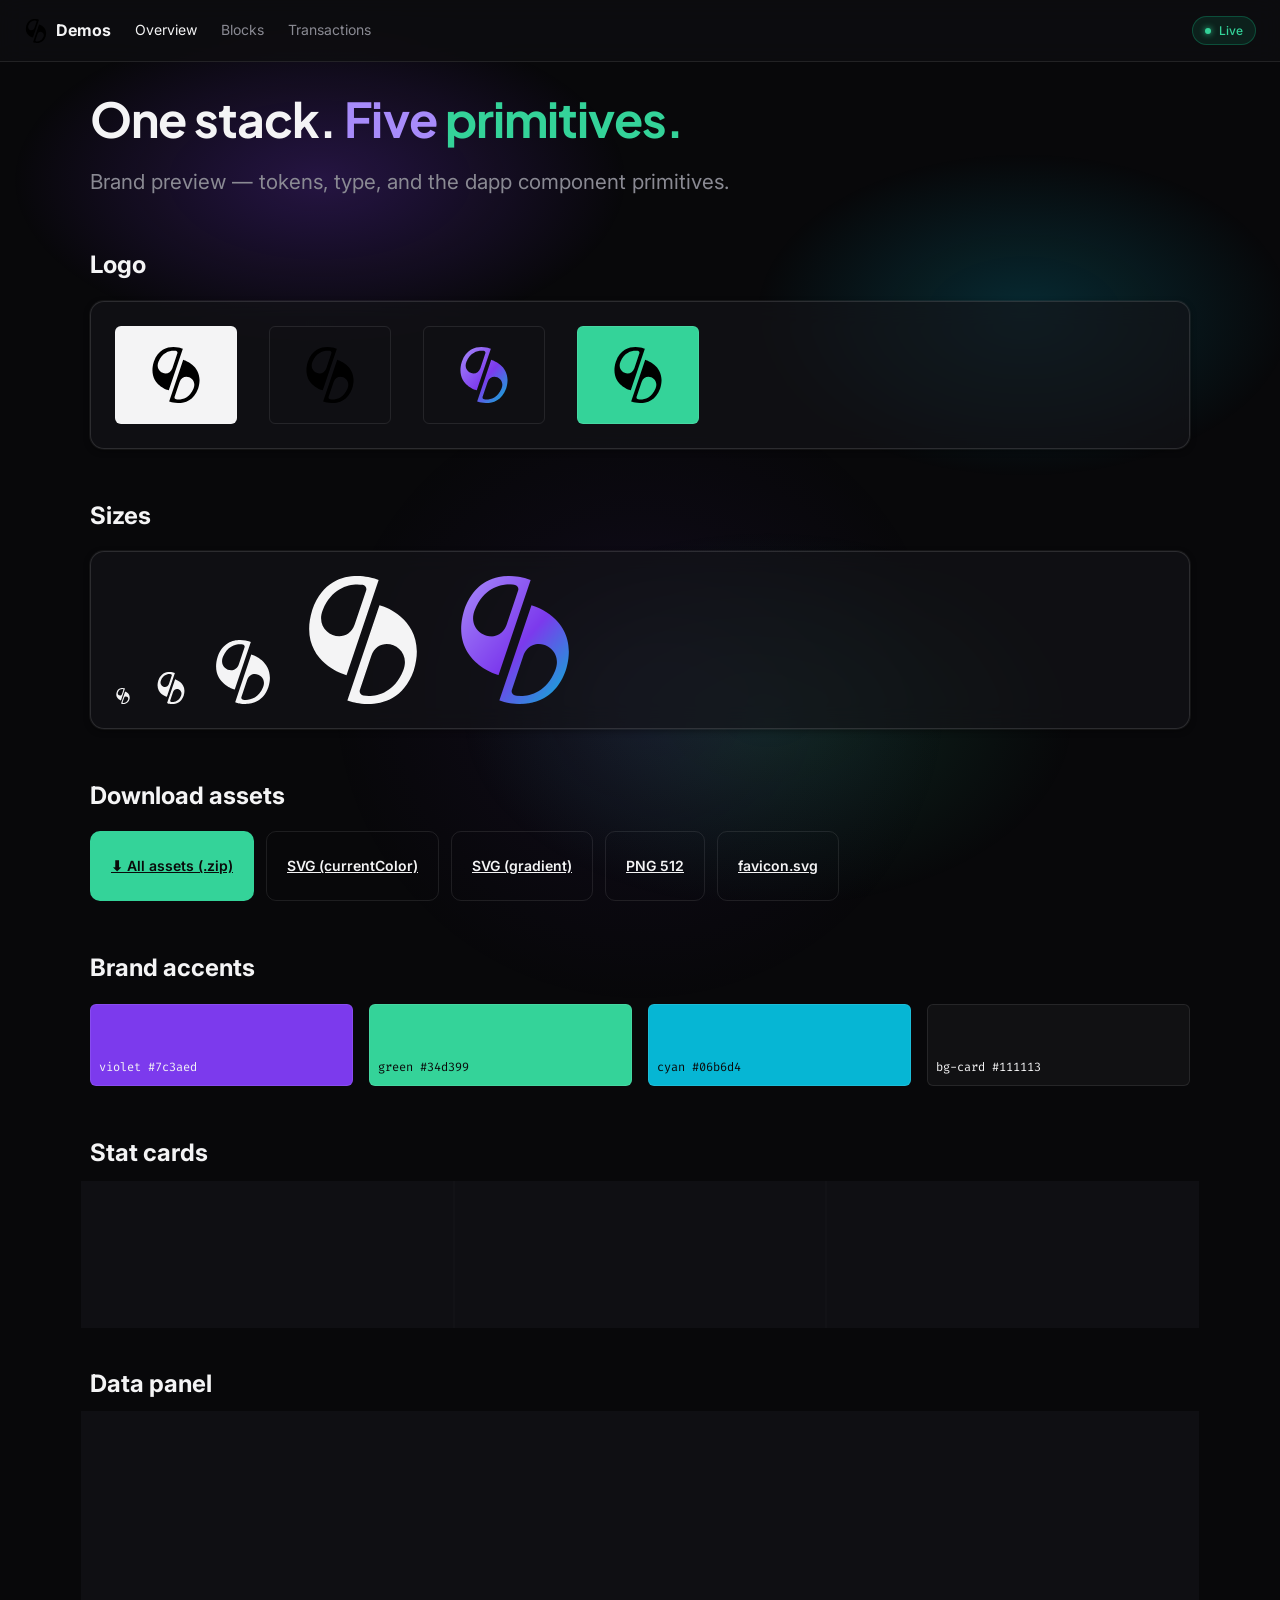
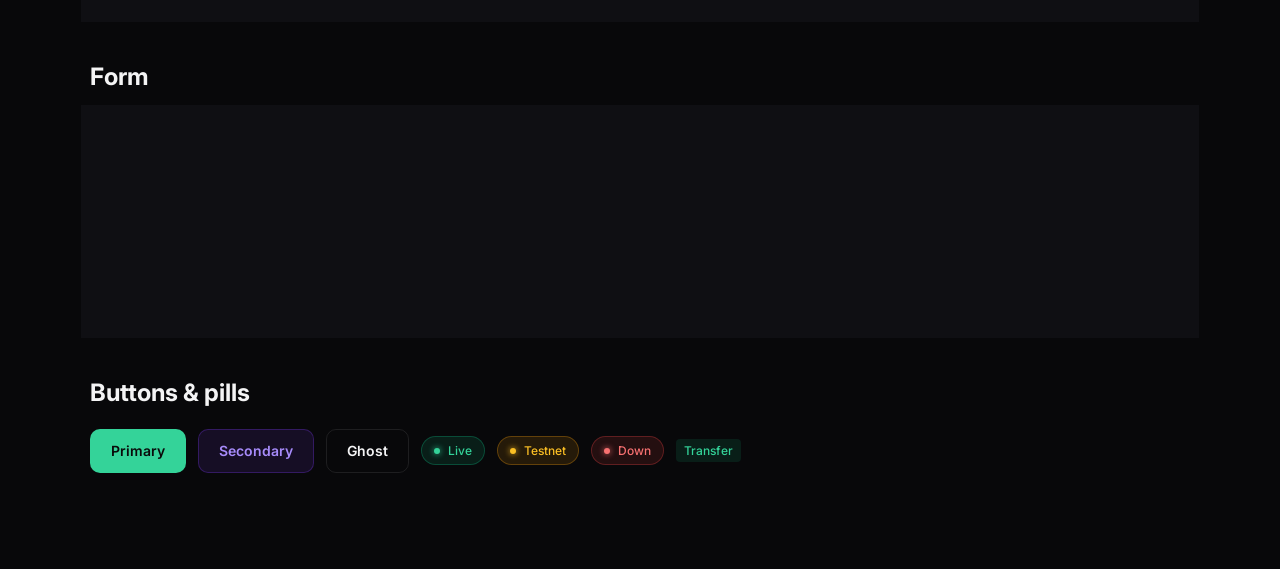
==== brand/preview.html @ 6163731b "Demos branding guide: tokens, components, logo, design system page" ====
<!doctype html>
<html lang="en">
<head>
<meta charset="utf-8">
<meta name="viewport" content="width=device-width, initial-scale=1">
<title>Demos Brand — Preview</title>
<link rel="stylesheet" href="./tokens.css">
<link rel="stylesheet" href="./fonts.css">
<link rel="stylesheet" href="./components.css">
<style>
  body { margin: 0; }
  /* fixed glow + blobs so frosted cards have something to refract */
  body::before {
    content:""; position: fixed; inset: 0; z-index: 0; pointer-events: none;
    background:
      radial-gradient(40% 30% at 25% 20%, #7c3aed40 0%, #7c3aed00 60%),
      radial-gradient(35% 30% at 80% 35%, #06b6d433 0%, #06b6d400 60%),
      radial-gradient(40% 35% at 60% 80%, #34d39926 0%, #34d39900 60%);
  }
  .wrap { max-width: 1100px; margin: 0 auto; padding: var(--space-8) var(--space-6) var(--space-24); position: relative; z-index: 1; }
  .logo-cell { display:flex; align-items:center; justify-content:center;
    width:120px; height:96px; border-radius:var(--radius-md); border:1px solid var(--color-border); }
  .logo-cell--light { background:#f4f4f5; }
  .logo-cell--green { background:var(--brand-green); }
  h1 { font-family: var(--font-display); color: var(--color-text-primary);
       font-size: var(--text-hero); letter-spacing: var(--tracking-tight); line-height: 1.05; margin: 0 0 var(--space-2); }
  h1 .v { color: var(--brand-violet-strong); } h1 .g { color: var(--brand-green); } h1 .c { color: var(--brand-cyan-strong); }
  h2 { color: var(--color-text-primary); font-size: var(--text-2xl); margin: var(--space-12) 0 var(--space-4); }
  .grid { display: grid; grid-template-columns: repeat(auto-fit, minmax(200px,1fr)); gap: var(--space-4); }
  .swatch { height: 64px; border-radius: var(--radius-md); border: 1px solid var(--color-border); display:flex; align-items:flex-end; padding: var(--space-2); font-size: var(--text-caption); font-family: var(--font-mono); color: var(--color-text-primary); }
  .lead { color: var(--color-text-muted); font-size: var(--text-fluid-body); }
</style>
</head>
<body class="dx-app">
<nav class="dx-nav">
  <span class="dx-nav__brand"><img class="dx-logo" src="./assets/demos-logo.svg" alt=""> Demos</span>
  <a class="dx-nav__link" href="#" aria-current="page">Overview</a>
  <a class="dx-nav__link" href="#">Blocks</a>
  <a class="dx-nav__link" href="#">Transactions</a>
  <span style="margin-left:auto"></span>
  <span class="dx-pill">Live</span>
</nav>

<div class="wrap dx-glow">
  <h1>One stack. <span class="v">Five</span> <span class="g">primitives.</span></h1>
  <p class="lead">Brand preview — tokens, type, and the dapp component primitives.</p>

  <h2>Logo</h2>
  <div class="dx-card" style="display:flex;gap:var(--space-8);align-items:center;flex-wrap:wrap">
    <!-- light surface so the currentColor / white mark is clearly visible -->
    <div class="logo-cell logo-cell--light" title="on light surface">
      <img src="./assets/demos-logo.svg" alt="Demos logo" style="color:#111113;height:56px">
    </div>
    <div class="logo-cell" title="currentColor on card">
      <img src="./assets/demos-logo.svg" alt="" style="color:var(--color-text-primary);height:56px">
    </div>
    <div class="logo-cell" title="gradient">
      <img src="./assets/demos-logo-gradient.svg" alt="" style="height:56px">
    </div>
    <div class="logo-cell logo-cell--green" title="on green">
      <img src="./assets/demos-logo.svg" alt="" style="color:var(--color-text-inverse);height:56px">
    </div>
  </div>

  <h2>Sizes</h2>
  <div class="dx-card" style="display:flex;gap:var(--space-6);align-items:flex-end;flex-wrap:wrap">
    <img src="./assets/png/demos-logo-white-16.png" alt="16" title="16">
    <img src="./assets/png/demos-logo-white-32.png" alt="32" title="32">
    <img src="./assets/png/demos-logo-white-64.png" alt="64" title="64">
    <img src="./assets/png/demos-logo-white-128.png" alt="128" title="128">
    <img src="./assets/png/demos-logo-gradient-256.png" alt="256" title="256" style="max-height:128px;width:auto">
  </div>

  <h2>Download assets</h2>
  <div style="display:flex;gap:var(--space-3);flex-wrap:wrap">
    <a class="dx-btn dx-btn--primary" href="./assets/demos-brand-assets.zip" download>⬇ All assets (.zip)</a>
    <a class="dx-btn dx-btn--ghost" href="./assets/demos-logo.svg" download>SVG (currentColor)</a>
    <a class="dx-btn dx-btn--ghost" href="./assets/demos-logo-gradient.svg" download>SVG (gradient)</a>
    <a class="dx-btn dx-btn--ghost" href="./assets/png/demos-logo-white-512.png" download>PNG 512</a>
    <a class="dx-btn dx-btn--ghost" href="./assets/favicon.svg" download>favicon.svg</a>
  </div>

  <h2>Brand accents</h2>
  <div class="grid">
    <div class="swatch" style="background:var(--brand-violet)">violet #7c3aed</div>
    <div class="swatch" style="background:var(--brand-green);color:var(--color-text-inverse)">green #34d399</div>
    <div class="swatch" style="background:var(--brand-cyan);color:var(--color-text-inverse)">cyan #06b6d4</div>
    <div class="swatch" style="background:var(--color-bg-card)">bg-card #111113</div>
  </div>

  <h2>Stat cards</h2>
  <div class="grid">
    <div class="dx-card dx-stat"><span class="dx-stat__label">Total Blocks</span><span class="dx-stat__value">6,813</span></div>
    <div class="dx-card dx-stat"><span class="dx-stat__label">Transactions</span><span class="dx-stat__value">1,042,156</span></div>
    <div class="dx-card dx-stat"><span class="dx-stat__label">Addresses</span><span class="dx-stat__value">6</span></div>
  </div>

  <h2>Data panel</h2>
  <div class="dx-card">
    <div class="dx-row"><span class="dx-row__label">Faucet Address</span><span class="dx-mono dx-mono--cyan">0xdef…8fc2d</span></div>
    <div class="dx-row"><span class="dx-row__label">Available Balance</span><span class="dx-mono">999,999,995,982,000 DEMOS</span></div>
    <div class="dx-row" style="border-bottom:none"><span class="dx-row__label">Status</span><span class="dx-mono dx-mono--accent">Connected</span></div>
  </div>

  <h2>Form</h2>
  <div class="dx-card">
    <label class="dx-row__label" for="addr">Wallet Address</label>
    <input id="addr" class="dx-input" placeholder="Enter your wallet address (0x…)" style="margin:var(--space-2) 0 var(--space-4)">
    <button class="dx-btn dx-btn--primary" style="width:100%">Request Tokens</button>
  </div>

  <h2>Buttons & pills</h2>
  <div style="display:flex;gap:var(--space-3);flex-wrap:wrap;align-items:center">
    <button class="dx-btn dx-btn--primary">Primary</button>
    <button class="dx-btn dx-btn--secondary">Secondary</button>
    <button class="dx-btn dx-btn--ghost">Ghost</button>
    <span class="dx-pill">Live</span>
    <span class="dx-pill dx-pill--warning">Testnet</span>
    <span class="dx-pill dx-pill--error">Down</span>
    <span class="dx-badge">Transfer</span>
  </div>
</div>
</body>
</html>
---- brand/tokens.css ----
/*
 * Demos Network — Brand Design Tokens
 * Extracted from demos.network, scan.demos.network, faucet.demos.sh, kynesys.xyz
 * Dark-first. These :root variables are the canonical source of truth.
 *
 * Usage: import this file once at app root, then reference var(--color-*) everywhere.
 * Tailwind users: see tailwind.preset.js (maps these to theme()).
 */

:root {
  color-scheme: dark;

  /* ── Brand palette ─────────────────────────────────────────────── */
  /* Primary accent: violet (brand identity, glows, focus, links)      */
  --brand-violet:          #7c3aed;
  --brand-violet-strong:   #a78bfa; /* lighter, for text-on-dark        */
  --brand-violet-soft:     #7c3aed1f; /* 12% — subtle fills             */
  --brand-violet-border:   #7c3aed4d; /* 30% — borders                  */
  /* Note: focus rings use --color-focus-ring (#a78bfacc), not raw violet —
     a 32%-alpha violet on near-black gives ~1.3:1 and fails WCAG SC 1.4.11. */

  /* Action accent: emerald (primary CTAs, success, "live")            */
  --brand-green:           #34d399;
  --brand-green-strong:    #10b981;
  --brand-green-soft:      #10b9811f;
  --brand-green-border:    #10b9814d;

  /* Secondary accent: cyan (data highlights, secondary emphasis)      */
  --brand-cyan:            #06b6d4;
  --brand-cyan-strong:     #22d3ee;
  --brand-cyan-soft:       #06b6d41f;
  --brand-cyan-border:     #06b6d44d;

  /* ── Backgrounds (near-black, layered) ─────────────────────────── */
  --color-bg-letterbox:    #06060a; /* deepest, page chrome / letterbox */
  --color-bg-primary:      #08080a; /* app background                   */
  --color-bg-base:         #0a0a0a; /* alt base                         */
  --color-bg-secondary:    #0e0e11; /* raised surface / glass           */
  --color-bg-card:         #111113; /* cards, panels                    */
  --color-bg-card-hover:   #16161a; /* card hover                       */
  --color-bg-hover:        #1d1d22; /* interactive hover                */
  --color-bg-tinted:       #13121f; /* violet-tinted surface            */

  /* Frosted-glass surfaces (translucent + backdrop-blur). Sit these over
     the violet glow / textured bg so the blur has something to refract. */
  --glass-card:            #14141aa6; /* ~65% — cards                     */
  --glass-card-hover:      #1a1a22bf; /* ~75%                             */
  --glass-panel:           #0e0e11cc; /* ~80% — nav / sticky panels       */
  --glass-border:          #ffffff1f; /* slightly brighter edge for glass */

  /* ── Text ──────────────────────────────────────────────────────── */
  --color-text-primary:    #f4f4f5; /* headings, key text               */
  --color-text-secondary:  #b4b4bb; /* body                             */
  --color-text-muted:      #8a8a93; /* labels, captions                 */
  --color-text-faint:      #7c7c87; /* placeholders, disabled — AA 4.5:1 on bg-secondary/card/primary */
  --color-text-inverse:    #0a0a0a; /* text on green/light buttons      */

  /* ── Borders (white at low alpha — the dark-UI hairline) ────────── */
  --color-border-subtle:   #ffffff0e; /* 5%                             */
  --color-border:          #ffffff17; /* 9% — default                   */
  --color-border-strong:   #ffffff26; /* 15%                            */
  --color-border-hover:    #ffffff29; /* 16%                            */

  /* ── Semantic status ───────────────────────────────────────────── */
  --color-success:         #34d399;
  --color-success-soft:    #10b9811f;
  --color-success-muted:   #34d39921;
  --color-warning:         #fbbf24;
  --color-warning-soft:    #f59e0b1f;
  --color-warning-muted:   #fbbf2421;
  --color-error:           #f87171;
  --color-error-soft:      #ef44441f;
  --color-error-muted:     #f8717121;
  --color-info:            #818cf8;
  --color-info-soft:       #3b82f61f;
  --color-info-muted:      #818cf824;

  /* ── Focus ─────────────────────────────────────────────────────── */
  /* Two-layer ring: 1px dark offset separates the ring from the control,
     then a 3px violet glow. The violet alone (~1.3:1 on near-black) fails
     WCAG 2.2 SC 1.4.11 (3:1 for focus indicators); the dark offset + a
     higher-opacity violet make it visible on any surface. */
  --color-focus-ring:      #a78bfacc; /* violet-strong @ 80% — 3:1+ on dark */
  --focus-ring:            0 0 0 1px var(--color-bg-primary), 0 0 0 3px var(--color-focus-ring);

  /* ── Gradients (signature violet radial glow) ──────────────────── */
  --glow-hero:    radial-gradient(60% 50% at 50% 35%, #7c3aed1a 0%, #7c3aed00 65%);
  --glow-ambient: radial-gradient(520px at 50% 30%, #7c3aed1a, #7c3aed08 35%, #00000000 60%);
  --vignette:     radial-gradient(75% 55%, #00000000 0%, #000000b3 100%);

  /* ── Typography ────────────────────────────────────────────────── */
  /* UI / app text (dapps): Inter. Display (marketing): Plus Jakarta.  */
  --font-sans:    "Inter", -apple-system, BlinkMacSystemFont, "Segoe UI", Roboto, sans-serif;
  --font-display: "Plus Jakarta Sans", "Inter", system-ui, -apple-system, sans-serif;
  --font-mono:    "SF Mono", "Fira Code", "Source Code Pro", "Fira Mono", Menlo, Monaco, monospace;

  --font-weight-normal:   400;
  --font-weight-medium:   500;
  --font-weight-semibold: 600;
  --font-weight-bold:     700;

  /* Type scale (rem). Fluid clamps for hero/headings on marketing.    */
  --text-caption:   0.75rem;   /* 12px */
  --text-label:     0.875rem;  /* 14px */
  --text-base:      1rem;      /* 16px — min body, prevents iOS zoom    */
  --text-lg:        1.125rem;  /* 18px */
  --text-xl:        1.25rem;   /* 20px */
  --text-2xl:       1.5rem;    /* 24px */
  --text-3xl:       1.875rem;  /* 30px */
  --text-hero:      3rem;      /* 48px */

  --leading-tight:  1.1;
  --leading-snug:   1.35;
  --leading-normal: 1.5;
  --leading-body:   1.6;

  --tracking-tight: -0.02em;   /* hero/display */
  --tracking-wide:  0.12em;    /* uppercase eyebrows / kynesys editorial */

  /* Fluid (marketing pages) */
  --text-fluid-hero: clamp(1.375rem, 0.9rem + 2.4vw, 2.5rem);
  --text-fluid-h2:   clamp(2rem, 1.2rem + 4vw, 4.25rem);
  --text-fluid-h3:   clamp(1.25rem, 1rem + 1.4vw, 2rem);
  --text-fluid-body: clamp(0.95rem, 0.85rem + 0.55vw, 1.3rem);

  /* ── Spacing (base-4 grid) ─────────────────────────────────────── */
  --space-1:  4px;
  --space-2:  8px;
  --space-3:  12px;
  --space-4:  16px;
  --space-5:  20px;
  --space-6:  24px;
  --space-8:  32px;
  --space-10: 40px;
  --space-12: 48px;
  --space-16: 64px;
  --space-20: 80px;
  --space-24: 96px;
  --space-32: 128px;
  --space-card-padding: 24px;

  /* ── Radius ────────────────────────────────────────────────────── */
  --radius-sm:     4px;   /* badges               */
  --radius-md:     6px;   /* chips, small inputs  */
  --radius-lg:     8px;   /* buttons (compact)    */
  --radius-button: 10px;  /* primary buttons      */
  --radius-xl:     12px;  /* inputs, small cards  */
  --radius-card:   14px;  /* cards, panels        */
  --radius-2xl:    16px;  /* large surfaces       */
  --radius-pill:   9999px;/* pills, status, avatar*/

  /* ── Elevation (hairline border + dark drop — the dark-UI shadow) ─ */
  --shadow-sm: 0 1px 2px #0006;
  --shadow-md: 0 0 0 1px #ffffff0e, 0 2px 6px #0006;
  --shadow-lg: 0 0 0 1px #ffffff0e, 0 8px 24px #00000080;

  /* ── Blur (glass surfaces) ─────────────────────────────────────── */
  --blur-sm:  8px;
  --blur-md:  12px;
  --blur-2xl: 40px;

  /* ── Motion (keep brief; respect reduced-motion) ───────────────── */
  --ease-standard: cubic-bezier(0.4, 0, 0.2, 1);
  --duration-fast: 150ms;
  --duration-base: 250ms;
  --transition:    all var(--duration-base) var(--ease-standard);
}

/* Optional light mode. Demos is dark-first; this is a sane fallback,
   not a primary target. Override only what changes. */
@media (prefers-color-scheme: light) {
  :root.supports-light {
    color-scheme: light;
    --color-bg-letterbox:   #f4f4f5;
    --color-bg-primary:     #ffffff;
    --color-bg-base:        #ffffff;
    --color-bg-secondary:   #f8f9fa;
    --color-bg-card:        #ffffff;
    --color-bg-card-hover:  #f4f4f5;
    --color-text-primary:   #111113;
    --color-text-secondary: #3f3f46;
    --color-text-muted:     #71717a;
    --color-text-faint:     #a1a1aa;
    --color-text-inverse:   #ffffff;
    --color-border-subtle:  #0000000a;
    --color-border:         #00000014;
    --color-border-strong:  #00000026;
    --color-border-hover:   #00000029;
    --shadow-md: 0 0 0 1px #0000000f, 0 2px 6px #0000001a;
    --shadow-lg: 0 0 0 1px #0000000f, 0 8px 24px #00000026;
  }
}

@media (prefers-reduced-motion: reduce) {
  :root {
    --duration-fast: 0ms;
    --duration-base: 0ms;
  }
  html { scroll-behavior: auto; }
}
---- brand/fonts.css ----
/*
 * Demos Network — Font stacks
 *
 * Fonts used across Demos properties (all open-source, Google Fonts):
 *   Inter             — UI / app text (dapps: faucet, explorer). The default.
 *   Plus Jakarta Sans — display / marketing headings (demos.network).
 *   Fira Code         — monospace (hashes, addresses, amounts, code).
 *
 * Pick ONE load method:
 *
 * A) Link tag (simplest — paste into <head>):
 *    <link rel="preconnect" href="https://fonts.googleapis.com">
 *    <link rel="preconnect" href="https://fonts.gstatic.com" crossorigin>
 *    <link href="https://fonts.googleapis.com/css2?family=Inter:wght@400;500;600;700&family=Plus+Jakarta+Sans:wght@500;600;700&family=Fira+Code:wght@400;500&display=swap" rel="stylesheet">
 *
 * B) @import (this file). Less optimal for performance than the link tags above.
 *
 * C) next/font or @fontsource — recommended for production (self-hosted, no FOUT).
 *    e.g. `import { Inter } from 'next/font/google'`.
 *
 * The font stacks below already fall back to system fonts if web fonts fail,
 * so the UI stays on-brand-ish even offline.
 */

@import url('https://fonts.googleapis.com/css2?family=Inter:wght@400;500;600;700&family=Plus+Jakarta+Sans:wght@500;600;700&family=Fira+Code:wght@400;500&display=swap');

/* Apply the base stacks. tokens.css defines the --font-* variables. */
html {
  font-family: var(--font-sans);
  -webkit-font-smoothing: antialiased;
  text-rendering: optimizeLegibility;
}

code, pre, kbd, samp, .font-mono {
  font-family: var(--font-mono);
  font-variant-ligatures: none; /* keep hashes/addresses unambiguous */
}
---- brand/components.css ----
/*
 * Demos Network — Component primitives (vanilla CSS, framework-agnostic)
 * Built on tokens.css. These are the recurring dapp patterns observed across
 * faucet.demos.sh and scan.demos.network. Copy what you need; rename freely.
 *
 * Class prefix `dx-` = Demos eXperience.
 */

/* ── App shell ─────────────────────────────────────────────────── */
.dx-app {
  min-height: 100vh;
  background: var(--color-bg-primary);
  color: var(--color-text-secondary);
  font-family: var(--font-sans);
  font-size: var(--text-base);
  line-height: var(--leading-body);
}

/* Signature ambient violet glow behind hero/page content */
.dx-glow {
  position: relative;
}
.dx-glow::before {
  content: "";
  position: absolute;
  inset: 0;
  background: var(--glow-ambient);
  pointer-events: none;
  z-index: 0;
}
.dx-glow > * { position: relative; z-index: 1; }

/* ── Card / panel (frosted glass) ──────────────────────────────── */
.dx-card {
  background: var(--glass-card);
  border: 1px solid var(--glass-border);
  border-radius: var(--radius-card);
  padding: var(--space-card-padding);
  box-shadow: var(--shadow-md);
  -webkit-backdrop-filter: blur(var(--blur-md));
  backdrop-filter: blur(var(--blur-md));
}
.dx-card--hover:hover {
  background: var(--glass-card-hover);
  border-color: var(--color-border-hover);
}
/* Opaque fallback for browsers without backdrop-filter (older Firefox). */
@supports not ((backdrop-filter: blur(1px)) or (-webkit-backdrop-filter: blur(1px))) {
  .dx-card { background: var(--color-bg-card); }
  .dx-card--hover:hover { background: var(--color-bg-card-hover); }
}

/* ── Logo ──────────────────────────────────────────────────────── */
.dx-logo {
  display: inline-block;
  height: 1.5em;        /* scales with surrounding font-size */
  width: auto;
  color: var(--color-text-primary); /* currentColor svg inherits this */
  vertical-align: middle;
}

/* ── Buttons ───────────────────────────────────────────────────── */
.dx-btn {
  display: inline-flex;
  align-items: center;
  justify-content: center;
  gap: var(--space-2);
  min-height: 44px;            /* a11y touch target */
  padding: var(--space-3) var(--space-5);
  border-radius: var(--radius-button);
  font-family: var(--font-sans);
  font-size: var(--text-label);
  font-weight: var(--font-weight-semibold);
  cursor: pointer;
  border: 1px solid transparent;
  transition: var(--transition);
}
.dx-btn:focus-visible { outline: none; box-shadow: var(--focus-ring); }
.dx-btn:disabled { opacity: 0.5; cursor: not-allowed; }

/* Primary = solid emerald, dark text (the faucet "Request Tokens" CTA) */
.dx-btn--primary {
  background: var(--brand-green);
  color: var(--color-text-inverse);
}
.dx-btn--primary:hover:not(:disabled) { background: var(--brand-green-strong); }

/* Secondary = violet-tinted, light text */
.dx-btn--secondary {
  background: var(--brand-violet-soft);
  border-color: var(--brand-violet-border);
  color: var(--brand-violet-strong);
}
.dx-btn--secondary:hover:not(:disabled) { background: var(--color-bg-hover); }

/* Ghost = transparent, hairline border */
.dx-btn--ghost {
  background: transparent;
  border-color: var(--color-border);
  color: var(--color-text-primary);
}
.dx-btn--ghost:hover:not(:disabled) { background: var(--color-bg-hover); }

/* ── Status pill (the "Live" / "Testnet" / "Connected" badge) ──── */
.dx-pill {
  display: inline-flex;
  align-items: center;
  gap: var(--space-2);
  padding: var(--space-1) var(--space-3);
  border-radius: var(--radius-pill);
  font-size: var(--text-caption);
  font-weight: var(--font-weight-medium);
  background: var(--color-success-soft);
  border: 1px solid var(--brand-green-border);
  color: var(--brand-green);
}
.dx-pill::before {
  content: "";
  width: 6px; height: 6px;
  border-radius: 50%;
  background: currentColor;
  box-shadow: 0 0 6px currentColor;  /* subtle live-dot glow */
}
.dx-pill--warning { background: var(--color-warning-soft); border-color: #f59e0b4d; color: var(--color-warning); }
.dx-pill--error   { background: var(--color-error-soft);   border-color: #ef44444d; color: var(--color-error); }
.dx-pill--neutral { background: #ffffff0f; border-color: var(--color-border); color: var(--color-text-secondary); }

/* ── Stat card (explorer: label + big number + icon) ──────────── */
.dx-stat {
  display: flex;
  flex-direction: column;
  gap: var(--space-2);
}
.dx-stat__label {
  font-size: var(--text-label);
  color: var(--color-text-muted);
}
.dx-stat__value {
  font-size: var(--text-3xl);
  font-weight: var(--font-weight-bold);
  color: var(--color-text-primary);
  font-variant-numeric: tabular-nums;
}

/* ── Data row (explorer block/tx lists, faucet info rows) ──────── */
.dx-row {
  display: flex;
  align-items: center;
  justify-content: space-between;
  gap: var(--space-3);
  padding: var(--space-3) 0;
  border-bottom: 1px solid var(--color-border-subtle);
}
.dx-row__label { color: var(--color-text-muted); font-size: var(--text-label); }
/* Hashes, addresses, amounts always monospace */
.dx-mono {
  font-family: var(--font-mono);
  font-size: var(--text-label);
  color: var(--color-text-primary);
}
.dx-mono--accent { color: var(--brand-green); }     /* addresses / success values */
.dx-mono--cyan   { color: var(--brand-cyan-strong); }

/* ── Input (faucet wallet-address field) ──────────────────────── */
.dx-input {
  width: 100%;
  min-height: 44px;
  padding: var(--space-3) var(--space-4);
  background: var(--color-bg-secondary);
  border: 1px solid var(--color-border);
  border-radius: var(--radius-xl);
  color: var(--color-text-primary);
  font-family: var(--font-sans);
  font-size: var(--text-base);     /* 16px — no iOS zoom */
  transition: var(--transition);
}
.dx-input::placeholder { color: var(--color-text-faint); }
.dx-input:focus {
  outline: none;
  border-color: var(--brand-violet-border);
  box-shadow: var(--focus-ring);
}

/* ── Top nav bar (explorer) ────────────────────────────────────── */
.dx-nav {
  display: flex;
  align-items: center;
  gap: var(--space-6);
  padding: var(--space-4) var(--space-6);
  background: var(--glass-panel);
  border-bottom: 1px solid var(--color-border);
  -webkit-backdrop-filter: blur(var(--blur-md));
  backdrop-filter: blur(var(--blur-md));
}
.dx-nav__brand {
  display: flex; align-items: center; gap: var(--space-2);
  font-weight: var(--font-weight-bold);
  color: var(--color-text-primary);
}
.dx-nav__link {
  color: var(--color-text-muted);
  font-size: var(--text-label);
  text-decoration: none;
  transition: var(--transition);
}
.dx-nav__link:hover, .dx-nav__link[aria-current="page"] { color: var(--color-text-primary); }
.dx-nav__link:focus-visible {
  outline: 2px solid var(--color-focus-ring);
  outline-offset: 3px;
  border-radius: var(--radius-sm);
  color: var(--color-text-primary);
}

/* ── Type-badge (tx type chip in lists, e.g. "Transfer") ──────── */
.dx-badge {
  display: inline-flex;
  align-items: center;
  padding: 2px var(--space-2);
  border-radius: var(--radius-sm);
  font-size: var(--text-caption);
  font-weight: var(--font-weight-medium);
  background: var(--color-success-soft);
  color: var(--brand-green);
}
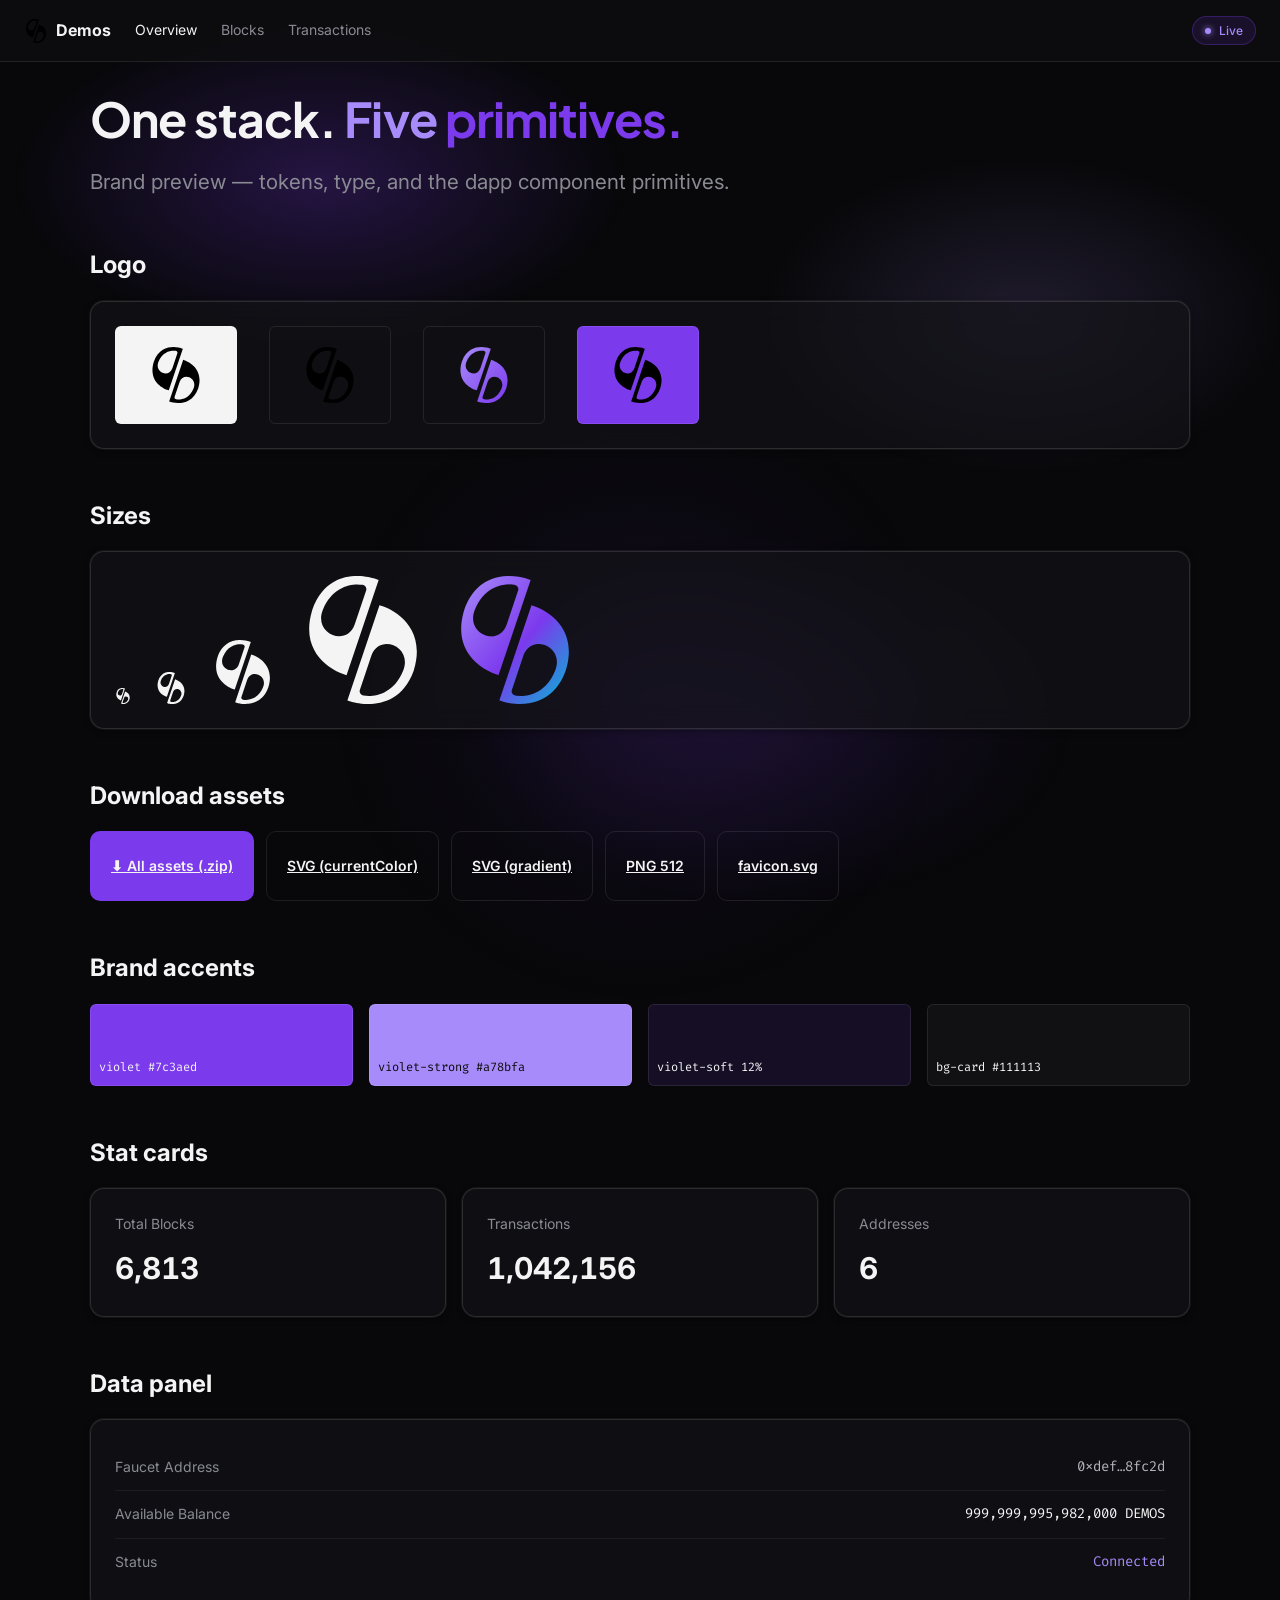
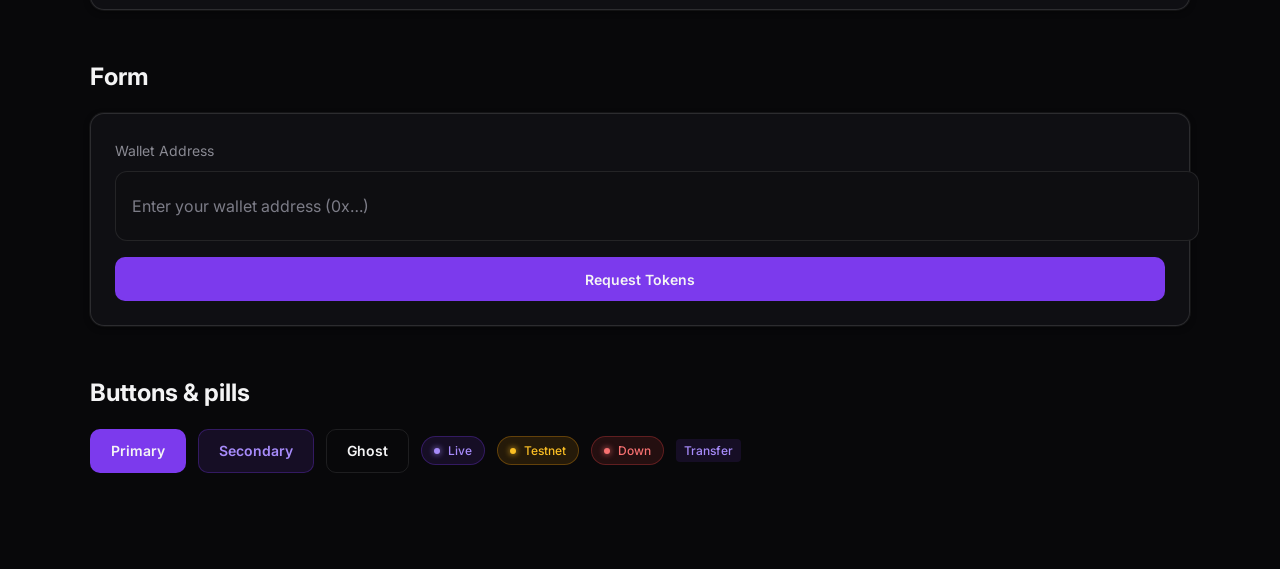
==== commit b35c69d7: "brand: drop cyan + green, violet-only palette Collapse the three-accent system to a single violet ac" ====
--- a/brand/preview.html
+++ b/brand/preview.html
@@ -14,17 +14,17 @@
     content:""; position: fixed; inset: 0; z-index: 0; pointer-events: none;
     background:
       radial-gradient(40% 30% at 25% 20%, #7c3aed40 0%, #7c3aed00 60%),
-      radial-gradient(35% 30% at 80% 35%, #06b6d433 0%, #06b6d400 60%),
-      radial-gradient(40% 35% at 60% 80%, #34d39926 0%, #34d39900 60%);
+      radial-gradient(35% 30% at 80% 35%, #a78bfa26 0%, #a78bfa00 60%),
+      radial-gradient(40% 35% at 60% 80%, #7c3aed1f 0%, #7c3aed00 60%);
   }
   .wrap { max-width: 1100px; margin: 0 auto; padding: var(--space-8) var(--space-6) var(--space-24); position: relative; z-index: 1; }
   .logo-cell { display:flex; align-items:center; justify-content:center;
     width:120px; height:96px; border-radius:var(--radius-md); border:1px solid var(--color-border); }
   .logo-cell--light { background:#f4f4f5; }
-  .logo-cell--green { background:var(--brand-green); }
+  .logo-cell--violet { background:var(--brand-violet); }
   h1 { font-family: var(--font-display); color: var(--color-text-primary);
        font-size: var(--text-hero); letter-spacing: var(--tracking-tight); line-height: 1.05; margin: 0 0 var(--space-2); }
-  h1 .v { color: var(--brand-violet-strong); } h1 .g { color: var(--brand-green); } h1 .c { color: var(--brand-cyan-strong); }
+  h1 .v { color: var(--brand-violet-strong); } h1 .g { color: var(--brand-violet); } h1 .c { color: var(--brand-violet-strong); }
   h2 { color: var(--color-text-primary); font-size: var(--text-2xl); margin: var(--space-12) 0 var(--space-4); }
   .grid { display: grid; grid-template-columns: repeat(auto-fit, minmax(200px,1fr)); gap: var(--space-4); }
   .swatch { height: 64px; border-radius: var(--radius-md); border: 1px solid var(--color-border); display:flex; align-items:flex-end; padding: var(--space-2); font-size: var(--text-caption); font-family: var(--font-mono); color: var(--color-text-primary); }
@@ -57,8 +57,8 @@
     <div class="logo-cell" title="gradient">
       <img src="./assets/demos-logo-gradient.svg" alt="" style="height:56px">
     </div>
-    <div class="logo-cell logo-cell--green" title="on green">
-      <img src="./assets/demos-logo.svg" alt="" style="color:var(--color-text-inverse);height:56px">
+    <div class="logo-cell logo-cell--violet" title="on violet">
+      <img src="./assets/demos-logo.svg" alt="" style="color:var(--color-text-primary);height:56px">
     </div>
   </div>
 
@@ -83,8 +83,8 @@
   <h2>Brand accents</h2>
   <div class="grid">
     <div class="swatch" style="background:var(--brand-violet)">violet #7c3aed</div>
-    <div class="swatch" style="background:var(--brand-green);color:var(--color-text-inverse)">green #34d399</div>
-    <div class="swatch" style="background:var(--brand-cyan);color:var(--color-text-inverse)">cyan #06b6d4</div>
+    <div class="swatch" style="background:var(--brand-violet-strong);color:var(--color-text-inverse)">violet-strong #a78bfa</div>
+    <div class="swatch" style="background:var(--brand-violet-soft)">violet-soft 12%</div>
     <div class="swatch" style="background:var(--color-bg-card)">bg-card #111113</div>
   </div>
 
@@ -97,7 +97,7 @@
 
   <h2>Data panel</h2>
   <div class="dx-card">
-    <div class="dx-row"><span class="dx-row__label">Faucet Address</span><span class="dx-mono dx-mono--cyan">0xdef…8fc2d</span></div>
+    <div class="dx-row"><span class="dx-row__label">Faucet Address</span><span class="dx-mono dx-mono--data">0xdef…8fc2d</span></div>
     <div class="dx-row"><span class="dx-row__label">Available Balance</span><span class="dx-mono">999,999,995,982,000 DEMOS</span></div>
     <div class="dx-row" style="border-bottom:none"><span class="dx-row__label">Status</span><span class="dx-mono dx-mono--accent">Connected</span></div>
   </div>
--- a/brand/tokens.css
+++ b/brand/tokens.css
@@ -11,25 +11,15 @@
   color-scheme: dark;
 
   /* ── Brand palette ─────────────────────────────────────────────── */
-  /* Primary accent: violet (brand identity, glows, focus, links)      */
+  /* Sole accent: violet — identity, actions/CTAs, glows, focus, links */
   --brand-violet:          #7c3aed;
   --brand-violet-strong:   #a78bfa; /* lighter, for text-on-dark        */
   --brand-violet-soft:     #7c3aed1f; /* 12% — subtle fills             */
   --brand-violet-border:   #7c3aed4d; /* 30% — borders                  */
   /* Note: focus rings use --color-focus-ring (#a78bfacc), not raw violet —
      a 32%-alpha violet on near-black gives ~1.3:1 and fails WCAG SC 1.4.11. */
-
-  /* Action accent: emerald (primary CTAs, success, "live")            */
-  --brand-green:           #34d399;
-  --brand-green-strong:    #10b981;
-  --brand-green-soft:      #10b9811f;
-  --brand-green-border:    #10b9814d;
-
-  /* Secondary accent: cyan (data highlights, secondary emphasis)      */
-  --brand-cyan:            #06b6d4;
-  --brand-cyan-strong:     #22d3ee;
-  --brand-cyan-soft:       #06b6d41f;
-  --brand-cyan-border:     #06b6d44d;
+  /* Data / secondary emphasis use the neutral text tokens (muted/secondary),
+     not a coloured accent — violet is the only hue in the palette. */
 
   /* ── Backgrounds (near-black, layered) ─────────────────────────── */
   --color-bg-letterbox:    #06060a; /* deepest, page chrome / letterbox */
@@ -53,7 +43,7 @@
   --color-text-secondary:  #b4b4bb; /* body                             */
   --color-text-muted:      #8a8a93; /* labels, captions                 */
   --color-text-faint:      #7c7c87; /* placeholders, disabled — AA 4.5:1 on bg-secondary/card/primary */
-  --color-text-inverse:    #0a0a0a; /* text on green/light buttons      */
+  --color-text-inverse:    #0a0a0a; /* text on light surfaces            */
 
   /* ── Borders (white at low alpha — the dark-UI hairline) ────────── */
   --color-border-subtle:   #ffffff0e; /* 5%                             */
@@ -62,9 +52,10 @@
   --color-border-hover:    #ffffff29; /* 16%                            */
 
   /* ── Semantic status ───────────────────────────────────────────── */
-  --color-success:         #34d399;
-  --color-success-soft:    #10b9811f;
-  --color-success-muted:   #34d39921;
+  /* Success / "live" render in violet — the sole accent. */
+  --color-success:         #a78bfa;
+  --color-success-soft:    #7c3aed1f;
+  --color-success-muted:   #a78bfa21;
   --color-warning:         #fbbf24;
   --color-warning-soft:    #f59e0b1f;
   --color-warning-muted:   #fbbf2421;
--- a/brand/components.css
+++ b/brand/components.css
@@ -78,12 +78,12 @@
 .dx-btn:focus-visible { outline: none; box-shadow: var(--focus-ring); }
 .dx-btn:disabled { opacity: 0.5; cursor: not-allowed; }
 
-/* Primary = solid emerald, dark text (the faucet "Request Tokens" CTA) */
+/* Primary = solid violet, light text (the faucet "Request Tokens" CTA) */
 .dx-btn--primary {
-  background: var(--brand-green);
-  color: var(--color-text-inverse);
-}
-.dx-btn--primary:hover:not(:disabled) { background: var(--brand-green-strong); }
+  background: var(--brand-violet);
+  color: var(--color-text-primary);
+}
+.dx-btn--primary:hover:not(:disabled) { background: var(--brand-violet-strong); color: var(--color-text-inverse); }
 
 /* Secondary = violet-tinted, light text */
 .dx-btn--secondary {
@@ -111,8 +111,8 @@
   font-size: var(--text-caption);
   font-weight: var(--font-weight-medium);
   background: var(--color-success-soft);
-  border: 1px solid var(--brand-green-border);
-  color: var(--brand-green);
+  border: 1px solid var(--brand-violet-border);
+  color: var(--color-success);
 }
 .dx-pill::before {
   content: "";
@@ -158,8 +158,8 @@
   font-size: var(--text-label);
   color: var(--color-text-primary);
 }
-.dx-mono--accent { color: var(--brand-green); }     /* addresses / success values */
-.dx-mono--cyan   { color: var(--brand-cyan-strong); }
+.dx-mono--accent { color: var(--brand-violet-strong); } /* addresses / success values */
+.dx-mono--data   { color: var(--color-text-secondary); } /* secondary data (neutral) */
 
 /* ── Input (faucet wallet-address field) ──────────────────────── */
 .dx-input {
@@ -220,5 +220,5 @@
   font-size: var(--text-caption);
   font-weight: var(--font-weight-medium);
   background: var(--color-success-soft);
-  color: var(--brand-green);
-}
+  color: var(--color-success);
+}
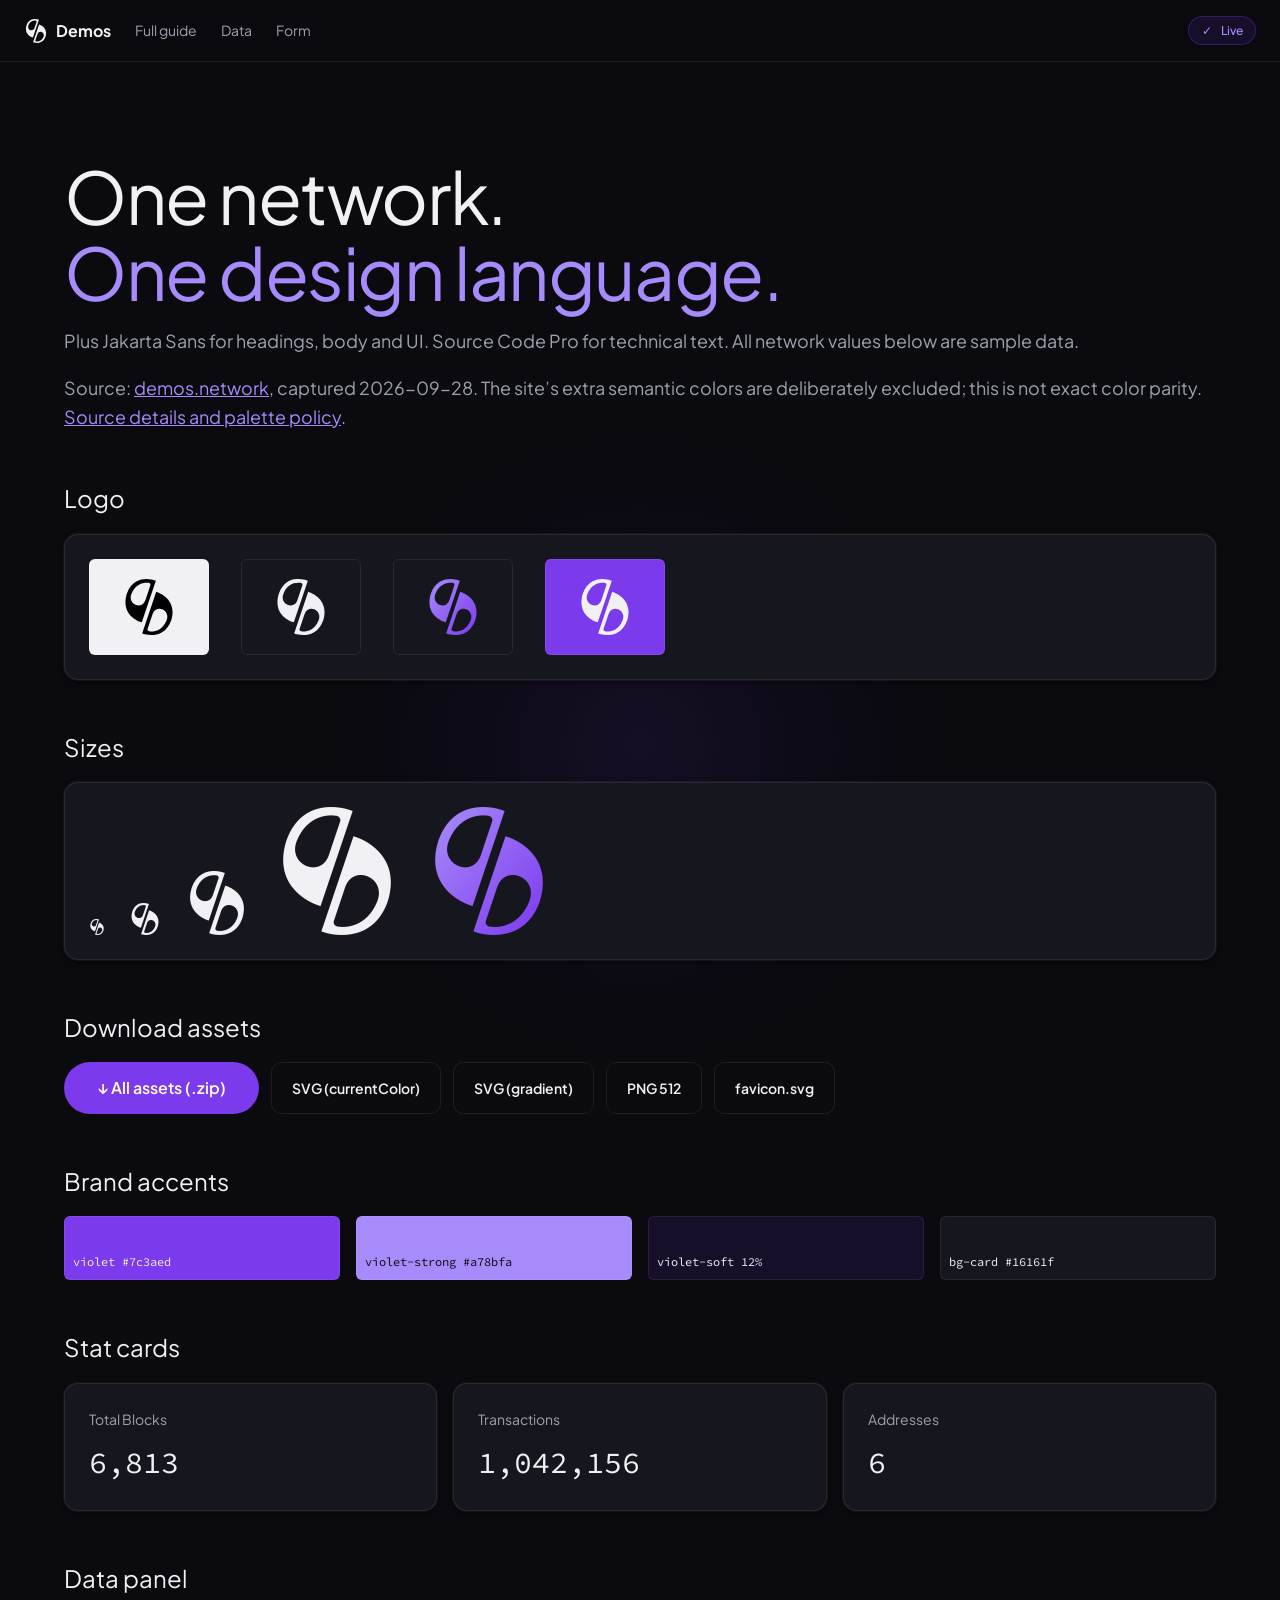
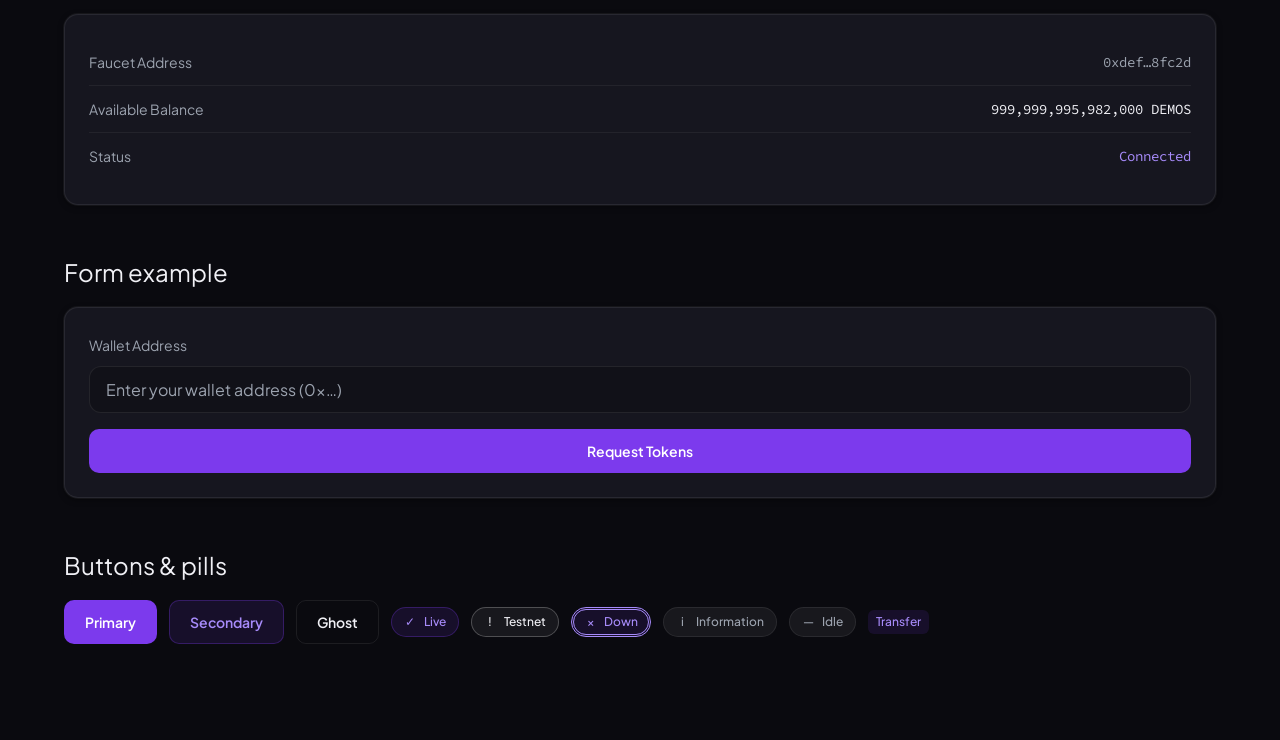
==== commit b9f1f44b: "fix(brand): align typography and styling with demos.network" ====
--- a/brand/preview.html
+++ b/brand/preview.html
@@ -4,61 +4,56 @@
 <meta charset="utf-8">
 <meta name="viewport" content="width=device-width, initial-scale=1">
 <title>Demos Brand — Preview</title>
+<link rel="icon" href="./assets/favicon.svg">
 <link rel="stylesheet" href="./tokens.css">
 <link rel="stylesheet" href="./fonts.css">
 <link rel="stylesheet" href="./components.css">
 <style>
   body { margin: 0; }
-  /* fixed glow + blobs so frosted cards have something to refract */
-  body::before {
-    content:""; position: fixed; inset: 0; z-index: 0; pointer-events: none;
-    background:
-      radial-gradient(40% 30% at 25% 20%, #7c3aed40 0%, #7c3aed00 60%),
-      radial-gradient(35% 30% at 80% 35%, #a78bfa26 0%, #a78bfa00 60%),
-      radial-gradient(40% 35% at 60% 80%, #7c3aed1f 0%, #7c3aed00 60%);
-  }
-  .wrap { max-width: 1100px; margin: 0 auto; padding: var(--space-8) var(--space-6) var(--space-24); position: relative; z-index: 1; }
+  .wrap { max-width: var(--layout-content); margin: 0 auto; padding: var(--space-24) var(--space-6) var(--space-24); position: relative; z-index: 1; }
   .logo-cell { display:flex; align-items:center; justify-content:center;
     width:120px; height:96px; border-radius:var(--radius-md); border:1px solid var(--color-border); }
-  .logo-cell--light { background:#f4f4f5; }
+  .logo-cell--light { background:var(--color-text-primary); }
   .logo-cell--violet { background:var(--brand-violet); }
   h1 { font-family: var(--font-display); color: var(--color-text-primary);
-       font-size: var(--text-hero); letter-spacing: var(--tracking-tight); line-height: 1.05; margin: 0 0 var(--space-2); }
+       font-size: var(--text-fluid-hero); letter-spacing: var(--tracking-hero); line-height: var(--leading-hero); margin: 0 0 var(--space-2); }
   h1 .v { color: var(--brand-violet-strong); } h1 .g { color: var(--brand-violet); } h1 .c { color: var(--brand-violet-strong); }
   h2 { color: var(--color-text-primary); font-size: var(--text-2xl); margin: var(--space-12) 0 var(--space-4); }
   .grid { display: grid; grid-template-columns: repeat(auto-fit, minmax(200px,1fr)); gap: var(--space-4); }
   .swatch { height: 64px; border-radius: var(--radius-md); border: 1px solid var(--color-border); display:flex; align-items:flex-end; padding: var(--space-2); font-size: var(--text-caption); font-family: var(--font-mono); color: var(--color-text-primary); }
-  .lead { color: var(--color-text-muted); font-size: var(--text-fluid-body); }
+  .lead { color: var(--color-text-secondary); font-size: var(--text-fluid-body); }
 </style>
 </head>
 <body class="dx-app">
 <nav class="dx-nav">
-  <span class="dx-nav__brand"><img class="dx-logo" src="./assets/demos-logo.svg" alt=""> Demos</span>
-  <a class="dx-nav__link" href="#" aria-current="page">Overview</a>
-  <a class="dx-nav__link" href="#">Blocks</a>
-  <a class="dx-nav__link" href="#">Transactions</a>
+  <span class="dx-nav__brand"><img class="dx-logo" src="./assets/demos-logo-white.svg" alt=""> Demos</span>
+  <a class="dx-nav__link" href="../index.html">Full guide</a>
+  <a class="dx-nav__link" href="#data">Data</a>
+  <a class="dx-nav__link" href="#form">Form</a>
   <span style="margin-left:auto"></span>
-  <span class="dx-pill">Live</span>
+  <span class="dx-pill"><span class="dx-pill__icon" aria-hidden="true">✓</span> Live</span>
 </nav>
 
-<div class="wrap dx-glow">
-  <h1>One stack. <span class="v">Five</span> <span class="g">primitives.</span></h1>
-  <p class="lead">Brand preview — tokens, type, and the dapp component primitives.</p>
+<main class="wrap dx-glow">
+  <h1>One network.<br><span class="v">One design language.</span></h1>
+  <p class="lead">Plus Jakarta Sans for headings, body and UI. Source Code Pro for technical text. All network values below are sample data.</p>
+
+  <p class="lead">Source: <a href="https://demos.network/">demos.network</a>, captured 2026-09-28. The site’s extra semantic colors are deliberately excluded; this is not exact color parity. <a href="../PROVENANCE.md">Source details and palette policy</a>.</p>
 
   <h2>Logo</h2>
   <div class="dx-card" style="display:flex;gap:var(--space-8);align-items:center;flex-wrap:wrap">
-    <!-- light surface so the currentColor / white mark is clearly visible -->
+    <!-- Standalone currentColor SVG defaults to black on this light surface. -->
     <div class="logo-cell logo-cell--light" title="on light surface">
-      <img src="./assets/demos-logo.svg" alt="Demos logo" style="color:#111113;height:56px">
+      <img src="./assets/demos-logo.svg" alt="Demos logo on light" style="height:56px">
     </div>
-    <div class="logo-cell" title="currentColor on card">
-      <img src="./assets/demos-logo.svg" alt="" style="color:var(--color-text-primary);height:56px">
+    <div class="logo-cell" title="Fixed light mark on card">
+      <img src="./assets/demos-logo-white.svg" alt="" style="color:var(--color-text-primary);height:56px">
     </div>
     <div class="logo-cell" title="gradient">
       <img src="./assets/demos-logo-gradient.svg" alt="" style="height:56px">
     </div>
     <div class="logo-cell logo-cell--violet" title="on violet">
-      <img src="./assets/demos-logo.svg" alt="" style="color:var(--color-text-primary);height:56px">
+      <img src="./assets/demos-logo-white.svg" alt="" style="color:var(--color-text-primary);height:56px">
     </div>
   </div>
 
@@ -73,7 +68,7 @@
 
   <h2>Download assets</h2>
   <div style="display:flex;gap:var(--space-3);flex-wrap:wrap">
-    <a class="dx-btn dx-btn--primary" href="./assets/demos-brand-assets.zip" download>⬇ All assets (.zip)</a>
+    <a class="dx-btn dx-btn--primary dx-btn--marketing" href="./assets/demos-brand-assets.zip" download>↓ All assets (.zip)</a>
     <a class="dx-btn dx-btn--ghost" href="./assets/demos-logo.svg" download>SVG (currentColor)</a>
     <a class="dx-btn dx-btn--ghost" href="./assets/demos-logo-gradient.svg" download>SVG (gradient)</a>
     <a class="dx-btn dx-btn--ghost" href="./assets/png/demos-logo-white-512.png" download>PNG 512</a>
@@ -85,7 +80,7 @@
     <div class="swatch" style="background:var(--brand-violet)">violet #7c3aed</div>
     <div class="swatch" style="background:var(--brand-violet-strong);color:var(--color-text-inverse)">violet-strong #a78bfa</div>
     <div class="swatch" style="background:var(--brand-violet-soft)">violet-soft 12%</div>
-    <div class="swatch" style="background:var(--color-bg-card)">bg-card #111113</div>
+    <div class="swatch" style="background:var(--color-bg-card)">bg-card #16161f</div>
   </div>
 
   <h2>Stat cards</h2>
@@ -95,14 +90,14 @@
     <div class="dx-card dx-stat"><span class="dx-stat__label">Addresses</span><span class="dx-stat__value">6</span></div>
   </div>
 
-  <h2>Data panel</h2>
+  <h2 id="data">Data panel</h2>
   <div class="dx-card">
     <div class="dx-row"><span class="dx-row__label">Faucet Address</span><span class="dx-mono dx-mono--data">0xdef…8fc2d</span></div>
     <div class="dx-row"><span class="dx-row__label">Available Balance</span><span class="dx-mono">999,999,995,982,000 DEMOS</span></div>
     <div class="dx-row" style="border-bottom:none"><span class="dx-row__label">Status</span><span class="dx-mono dx-mono--accent">Connected</span></div>
   </div>
 
-  <h2>Form</h2>
+  <h2 id="form">Form example</h2>
   <div class="dx-card">
     <label class="dx-row__label" for="addr">Wallet Address</label>
     <input id="addr" class="dx-input" placeholder="Enter your wallet address (0x…)" style="margin:var(--space-2) 0 var(--space-4)">
@@ -114,11 +109,13 @@
     <button class="dx-btn dx-btn--primary">Primary</button>
     <button class="dx-btn dx-btn--secondary">Secondary</button>
     <button class="dx-btn dx-btn--ghost">Ghost</button>
-    <span class="dx-pill">Live</span>
-    <span class="dx-pill dx-pill--warning">Testnet</span>
-    <span class="dx-pill dx-pill--error">Down</span>
+    <span class="dx-pill"><span class="dx-pill__icon" aria-hidden="true">✓</span> Live</span>
+    <span class="dx-pill dx-pill--warning"><span class="dx-pill__icon" aria-hidden="true">!</span> Testnet</span>
+    <span class="dx-pill dx-pill--error"><span class="dx-pill__icon" aria-hidden="true">×</span> Down</span>
+    <span class="dx-pill dx-pill--info"><span class="dx-pill__icon" aria-hidden="true">i</span> Information</span>
+    <span class="dx-pill dx-pill--neutral"><span class="dx-pill__icon" aria-hidden="true">—</span> Idle</span>
     <span class="dx-badge">Transfer</span>
   </div>
-</div>
+</main>
 </body>
 </html>
--- a/brand/tokens.css
+++ b/brand/tokens.css
@@ -1,127 +1,112 @@
-/*
- * Demos Network — Brand Design Tokens
- * Extracted from demos.network, scan.demos.network, faucet.demos.sh, kynesys.xyz
- * Dark-first. These :root variables are the canonical source of truth.
- *
- * Usage: import this file once at app root, then reference var(--color-*) everywhere.
- * Tailwind users: see tailwind.preset.js (maps these to theme()).
+/* Demos Network — canonical dark tokens.
+ * Observed source: https://demos.network/ (2026-09-28).
+ * Strict neutral-and-purple palette; status colors deliberately differ from the site.
+ * See PROVENANCE.md. Run python3 scripts/sync_tokens.py after changing :root.
  */
-
 :root {
   color-scheme: dark;
 
-  /* ── Brand palette ─────────────────────────────────────────────── */
-  /* Sole accent: violet — identity, actions/CTAs, glows, focus, links */
-  --brand-violet:          #7c3aed;
-  --brand-violet-strong:   #a78bfa; /* lighter, for text-on-dark        */
-  --brand-violet-soft:     #7c3aed1f; /* 12% — subtle fills             */
-  --brand-violet-border:   #7c3aed4d; /* 30% — borders                  */
-  /* Note: focus rings use --color-focus-ring (#a78bfacc), not raw violet —
-     a 32%-alpha violet on near-black gives ~1.3:1 and fails WCAG SC 1.4.11. */
-  /* Data / secondary emphasis use the neutral text tokens (muted/secondary),
-     not a coloured accent — violet is the only hue in the palette. */
+  /* Purple: action / hover / readable emphasis */
+  --brand-violet: #7c3aed;
+  --brand-violet-hover: #8b5cf6;
+  --brand-violet-strong: #a78bfa;
+  --brand-violet-soft: #7c3aed1f;
+  --brand-violet-soft-hover: #7c3aed2e;
+  --brand-violet-border: #7c3aed4d;
 
-  /* ── Backgrounds (near-black, layered) ─────────────────────────── */
-  --color-bg-letterbox:    #06060a; /* deepest, page chrome / letterbox */
-  --color-bg-primary:      #08080a; /* app background                   */
-  --color-bg-base:         #0a0a0a; /* alt base                         */
-  --color-bg-secondary:    #0e0e11; /* raised surface / glass           */
-  --color-bg-card:         #111113; /* cards, panels                    */
-  --color-bg-card-hover:   #16161a; /* card hover                       */
-  --color-bg-hover:        #1d1d22; /* interactive hover                */
-  --color-bg-tinted:       #13121f; /* violet-tinted surface            */
+  /* Observed surfaces; primary/secondary/hover retain the older API names. */
+  --color-bg-letterbox: #06060a;
+  --color-bg-primary: #0a0a0f;
+  --color-bg-base: #0a0a0f;
+  --color-bg-secondary: #111118;
+  --color-bg-subtle: #111118;
+  --color-bg-card: #16161f;
+  --color-bg-card-hover: #1c1c28;
+  --color-bg-hover: #1c1c28;
+  --color-bg-tinted: #13121f;
 
-  /* Frosted-glass surfaces (translucent + backdrop-blur). Sit these over
-     the violet glow / textured bg so the blur has something to refract. */
-  --glass-card:            #14141aa6; /* ~65% — cards                     */
-  --glass-card-hover:      #1a1a22bf; /* ~75%                             */
-  --glass-panel:           #0e0e11cc; /* ~80% — nav / sticky panels       */
-  --glass-border:          #ffffff1f; /* slightly brighter edge for glass */
+  /* Optional translucent adaptations. Default cards are opaque. */
+  --glass-card: #16161ff2;
+  --glass-card-hover: #1c1c28f2;
+  --glass-panel: #0a0a0fd9;
+  --glass-border: #ffffff14;
 
-  /* ── Text ──────────────────────────────────────────────────────── */
-  --color-text-primary:    #f4f4f5; /* headings, key text               */
-  --color-text-secondary:  #b4b4bb; /* body                             */
-  --color-text-muted:      #8a8a93; /* labels, captions                 */
-  --color-text-faint:      #7c7c87; /* placeholders, disabled — AA 4.5:1 on bg-secondary/card/primary */
-  --color-text-inverse:    #0a0a0a; /* text on light surfaces            */
+  --color-text-primary: #f0f0f5;
+  --color-text-secondary: #9ca3af;
+  --color-text-muted: #6b7280; /* Decorative/disabled only, not small readable text. */
+  --color-text-faint: #9ca3af; /* Compatibility name; readable captions/placeholders. */
+  --color-text-inverse: #0a0a0a;
+  --color-text-on-accent: #ffffff;
 
-  /* ── Borders (white at low alpha — the dark-UI hairline) ────────── */
-  --color-border-subtle:   #ffffff0e; /* 5%                             */
-  --color-border:          #ffffff17; /* 9% — default                   */
-  --color-border-strong:   #ffffff26; /* 15%                            */
-  --color-border-hover:    #ffffff29; /* 16%                            */
+  --color-border-subtle: #ffffff0e;
+  --color-border: #ffffff14;
+  --color-border-strong: #ffffff3d;
+  --color-border-hover: #ffffff29;
 
-  /* ── Semantic status ───────────────────────────────────────────── */
-  /* Success / "live" render in violet — the sole accent. */
-  --color-success:         #a78bfa;
-  --color-success-soft:    #7c3aed1f;
-  --color-success-muted:   #a78bfa21;
-  --color-warning:         #fbbf24;
-  --color-warning-soft:    #f59e0b1f;
-  --color-warning-muted:   #fbbf2421;
-  --color-error:           #f87171;
-  --color-error-soft:      #ef44441f;
-  --color-error-muted:     #f8717121;
-  --color-info:            #818cf8;
-  --color-info-soft:       #3b82f61f;
-  --color-info-muted:      #818cf824;
+  /* Semantic names remain stable; always pair statuses with a visible label. */
+  --color-success: #a78bfa;
+  --color-success-soft: #7c3aed1f;
+  --color-success-muted: #a78bfa21;
+  --color-warning: #f0f0f5;
+  --color-warning-soft: #ffffff0f;
+  --color-warning-muted: #ffffff14;
+  --color-error: #a78bfa;
+  --color-error-soft: #7c3aed1f;
+  --color-error-muted: #a78bfa21;
+  --color-info: #9ca3af;
+  --color-info-soft: #ffffff0f;
+  --color-info-muted: #ffffff14;
 
-  /* ── Focus ─────────────────────────────────────────────────────── */
-  /* Two-layer ring: 1px dark offset separates the ring from the control,
-     then a 3px violet glow. The violet alone (~1.3:1 on near-black) fails
-     WCAG 2.2 SC 1.4.11 (3:1 for focus indicators); the dark offset + a
-     higher-opacity violet make it visible on any surface. */
-  --color-focus-ring:      #a78bfacc; /* violet-strong @ 80% — 3:1+ on dark */
-  --focus-ring:            0 0 0 1px var(--color-bg-primary), 0 0 0 3px var(--color-focus-ring);
+  /* Strong purple ring separated from controls by a dark offset. */
+  --color-focus-ring: #a78bfa;
+  --focus-ring: 0 0 0 2px var(--color-bg-primary), 0 0 0 4px var(--color-focus-ring);
 
-  /* ── Gradients (signature violet radial glow) ──────────────────── */
-  --glow-hero:    radial-gradient(60% 50% at 50% 35%, #7c3aed1a 0%, #7c3aed00 65%);
+  /* Purple-only interpretation of the site's accent → strong linear treatment.
+   * Radials are package adaptations, not measured live gradient geometry. */
+  --gradient-brand: linear-gradient(135deg, #7c3aed 0%, #a78bfa 100%);
+  --glow-hero: radial-gradient(60% 50% at 50% 35%, #7c3aed1a 0%, #7c3aed00 65%);
   --glow-ambient: radial-gradient(520px at 50% 30%, #7c3aed1a, #7c3aed08 35%, #00000000 60%);
-  --vignette:     radial-gradient(75% 55%, #00000000 0%, #000000b3 100%);
+  --vignette: radial-gradient(75% 55%, #00000000 0%, #000000b3 100%);
 
-  /* ── Typography ────────────────────────────────────────────────── */
-  /* UI / app text (dapps): Inter. Display (marketing): Plus Jakarta.  */
-  --font-sans:    "Inter", -apple-system, BlinkMacSystemFont, "Segoe UI", Roboto, sans-serif;
-  --font-display: "Plus Jakarta Sans", "Inter", system-ui, -apple-system, sans-serif;
-  --font-mono:    "SF Mono", "Fira Code", "Source Code Pro", "Fira Mono", Menlo, Monaco, monospace;
+  /* Only the two verified families, followed by generic fallbacks. */
+  --font-sans: "Plus Jakarta Sans", system-ui, sans-serif;
+  --font-display: "Plus Jakarta Sans", system-ui, sans-serif;
+  --font-mono: "Source Code Pro", ui-monospace, monospace;
+  --font-weight-normal: 400;
+  --font-weight-medium: 500;
+  --font-weight-semibold: 600;
+  --font-weight-bold: 700;
 
-  --font-weight-normal:   400;
-  --font-weight-medium:   500;
-  --font-weight-semibold: 600;
-  --font-weight-bold:     700;
+  --text-caption: 0.75rem;
+  --text-label: 0.875rem;
+  --text-base: 1rem;
+  --text-lg: 1.125rem;
+  --text-xl: 1.25rem;
+  --text-2xl: 1.5rem;
+  --text-3xl: 1.875rem;
+  --text-hero: 3rem;
+  --text-fluid-hero: clamp(2.5rem, 7vw, 4.5rem);
+  --text-fluid-h2: clamp(2.25rem, 5.5vw, 4.5rem);
+  --text-fluid-h3: clamp(1.5rem, 3vw, 2rem);
+  --text-fluid-body: clamp(1rem, 1.4vw, 1.125rem);
+  --leading-hero: 1.05;
+  --leading-tight: 1.1;
+  --leading-snug: 1.375;
+  --leading-normal: 1.5;
+  --leading-body: 1.6;
+  --tracking-tight: -0.025em;
+  --tracking-hero: -0.02em;
+  --tracking-section: -0.015em;
+  --tracking-wide: 0.025em;
+  --tracking-eyebrow: 0.14em;
 
-  /* Type scale (rem). Fluid clamps for hero/headings on marketing.    */
-  --text-caption:   0.75rem;   /* 12px */
-  --text-label:     0.875rem;  /* 14px */
-  --text-base:      1rem;      /* 16px — min body, prevents iOS zoom    */
-  --text-lg:        1.125rem;  /* 18px */
-  --text-xl:        1.25rem;   /* 20px */
-  --text-2xl:       1.5rem;    /* 24px */
-  --text-3xl:       1.875rem;  /* 30px */
-  --text-hero:      3rem;      /* 48px */
-
-  --leading-tight:  1.1;
-  --leading-snug:   1.35;
-  --leading-normal: 1.5;
-  --leading-body:   1.6;
-
-  --tracking-tight: -0.02em;   /* hero/display */
-  --tracking-wide:  0.12em;    /* uppercase eyebrows / kynesys editorial */
-
-  /* Fluid (marketing pages) */
-  --text-fluid-hero: clamp(1.375rem, 0.9rem + 2.4vw, 2.5rem);
-  --text-fluid-h2:   clamp(2rem, 1.2rem + 4vw, 4.25rem);
-  --text-fluid-h3:   clamp(1.25rem, 1rem + 1.4vw, 2rem);
-  --text-fluid-body: clamp(0.95rem, 0.85rem + 0.55vw, 1.3rem);
-
-  /* ── Spacing (base-4 grid) ─────────────────────────────────────── */
-  --space-1:  4px;
-  --space-2:  8px;
-  --space-3:  12px;
-  --space-4:  16px;
-  --space-5:  20px;
-  --space-6:  24px;
-  --space-8:  32px;
+  --space-1: 4px;
+  --space-2: 8px;
+  --space-3: 12px;
+  --space-4: 16px;
+  --space-5: 20px;
+  --space-6: 24px;
+  --space-8: 32px;
   --space-10: 40px;
   --space-12: 48px;
   --space-16: 64px;
@@ -129,63 +114,33 @@
   --space-24: 96px;
   --space-32: 128px;
   --space-card-padding: 24px;
+  --layout-content: 1200px;
+  --layout-gutter: 24px;
+  --layout-section: clamp(80px, 8vw, 128px);
 
-  /* ── Radius ────────────────────────────────────────────────────── */
-  --radius-sm:     4px;   /* badges               */
-  --radius-md:     6px;   /* chips, small inputs  */
-  --radius-lg:     8px;   /* buttons (compact)    */
-  --radius-button: 10px;  /* primary buttons      */
-  --radius-xl:     12px;  /* inputs, small cards  */
-  --radius-card:   14px;  /* cards, panels        */
-  --radius-2xl:    16px;  /* large surfaces       */
-  --radius-pill:   9999px;/* pills, status, avatar*/
+  --radius-sm: 4px;
+  --radius-md: 6px;
+  --radius-chip: 6px;
+  --radius-lg: 8px;
+  --radius-button: 10px;
+  --radius-xl: 12px;
+  --radius-card: 14px;
+  --radius-2xl: 16px;
+  --radius-pill: 9999px;
 
-  /* ── Elevation (hairline border + dark drop — the dark-UI shadow) ─ */
   --shadow-sm: 0 1px 2px #0006;
   --shadow-md: 0 0 0 1px #ffffff0e, 0 2px 6px #0006;
   --shadow-lg: 0 0 0 1px #ffffff0e, 0 8px 24px #00000080;
-
-  /* ── Blur (glass surfaces) ─────────────────────────────────────── */
-  --blur-sm:  8px;
-  --blur-md:  12px;
+  --blur-sm: 8px;
+  --blur-md: 12px;
   --blur-2xl: 40px;
-
-  /* ── Motion (keep brief; respect reduced-motion) ───────────────── */
   --ease-standard: cubic-bezier(0.4, 0, 0.2, 1);
   --duration-fast: 150ms;
   --duration-base: 250ms;
-  --transition:    all var(--duration-base) var(--ease-standard);
-}
-
-/* Optional light mode. Demos is dark-first; this is a sane fallback,
-   not a primary target. Override only what changes. */
-@media (prefers-color-scheme: light) {
-  :root.supports-light {
-    color-scheme: light;
-    --color-bg-letterbox:   #f4f4f5;
-    --color-bg-primary:     #ffffff;
-    --color-bg-base:        #ffffff;
-    --color-bg-secondary:   #f8f9fa;
-    --color-bg-card:        #ffffff;
-    --color-bg-card-hover:  #f4f4f5;
-    --color-text-primary:   #111113;
-    --color-text-secondary: #3f3f46;
-    --color-text-muted:     #71717a;
-    --color-text-faint:     #a1a1aa;
-    --color-text-inverse:   #ffffff;
-    --color-border-subtle:  #0000000a;
-    --color-border:         #00000014;
-    --color-border-strong:  #00000026;
-    --color-border-hover:   #00000029;
-    --shadow-md: 0 0 0 1px #0000000f, 0 2px 6px #0000001a;
-    --shadow-lg: 0 0 0 1px #0000000f, 0 8px 24px #00000026;
-  }
+  --transition: all var(--duration-base) var(--ease-standard);
 }
 
 @media (prefers-reduced-motion: reduce) {
-  :root {
-    --duration-fast: 0ms;
-    --duration-base: 0ms;
-  }
+  :root { --duration-fast: 0ms; --duration-base: 0ms; }
   html { scroll-behavior: auto; }
 }
--- a/brand/fonts.css
+++ b/brand/fonts.css
@@ -1,37 +1,23 @@
-/*
- * Demos Network — Font stacks
- *
- * Fonts used across Demos properties (all open-source, Google Fonts):
- *   Inter             — UI / app text (dapps: faucet, explorer). The default.
- *   Plus Jakarta Sans — display / marketing headings (demos.network).
- *   Fira Code         — monospace (hashes, addresses, amounts, code).
- *
- * Pick ONE load method:
- *
- * A) Link tag (simplest — paste into <head>):
- *    <link rel="preconnect" href="https://fonts.googleapis.com">
- *    <link rel="preconnect" href="https://fonts.gstatic.com" crossorigin>
- *    <link href="https://fonts.googleapis.com/css2?family=Inter:wght@400;500;600;700&family=Plus+Jakarta+Sans:wght@500;600;700&family=Fira+Code:wght@400;500&display=swap" rel="stylesheet">
- *
- * B) @import (this file). Less optimal for performance than the link tags above.
- *
- * C) next/font or @fontsource — recommended for production (self-hosted, no FOUT).
- *    e.g. `import { Inter } from 'next/font/google'`.
- *
- * The font stacks below already fall back to system fonts if web fonts fail,
- * so the UI stays on-brand-ish even offline.
+/* Verified families from demos.network, captured 2026-09-28.
+ * Normal weights include 400 for headings/body and 500/600/700 for UI emphasis.
+ * Network access is required for this import; generic fallbacks work offline.
+ * For self-hosting, retain the two family names and their upstream OFL licenses.
  */
+@import url('https://fonts.googleapis.com/css2?family=Plus+Jakarta+Sans:wght@400;500;600;700&family=Source+Code+Pro:wght@400;500;600;700&display=swap');
 
-@import url('https://fonts.googleapis.com/css2?family=Inter:wght@400;500;600;700&family=Plus+Jakarta+Sans:wght@500;600;700&family=Fira+Code:wght@400;500&display=swap');
-
-/* Apply the base stacks. tokens.css defines the --font-* variables. */
 html {
+  accent-color: var(--brand-violet);
   font-family: var(--font-sans);
   -webkit-font-smoothing: antialiased;
   text-rendering: optimizeLegibility;
 }
-
-code, pre, kbd, samp, .font-mono {
+h1, h2, h3, h4, h5, h6 {
+  font-family: var(--font-display);
+  font-weight: var(--font-weight-normal);
+}
+button, input, select, textarea { font-family: var(--font-sans); }
+code, pre, kbd, samp, .font-mono, .dx-mono, .dx-stat__value, svg text, svg tspan {
   font-family: var(--font-mono);
-  font-variant-ligatures: none; /* keep hashes/addresses unambiguous */
+  font-variant-ligatures: none;
+  font-variant-numeric: tabular-nums;
 }
--- a/brand/components.css
+++ b/brand/components.css
@@ -1,10 +1,15 @@
 /*
  * Demos Network — Component primitives (vanilla CSS, framework-agnostic)
- * Built on tokens.css. These are the recurring dapp patterns observed across
- * faucet.demos.sh and scan.demos.network. Copy what you need; rename freely.
+ * Built on tokens.css. Reusable dapp patterns adapted to demos.network styles.
+ * Source and deliberate differences: ../PROVENANCE.md.
  *
  * Class prefix `dx-` = Demos eXperience.
  */
+
+*, *::before, *::after { box-sizing: border-box; }
+a { color: var(--brand-violet-strong); }
+a:focus-visible, button:focus-visible { outline: 2px solid var(--color-focus-ring); outline-offset: 3px; }
+::selection { background: var(--brand-violet); color: var(--color-text-on-accent); }
 
 /* ── App shell ─────────────────────────────────────────────────── */
 .dx-app {
@@ -30,24 +35,22 @@
 }
 .dx-glow > * { position: relative; z-index: 1; }
 
-/* ── Card / panel (frosted glass) ──────────────────────────────── */
+/* ── Card / panel (opaque by default) ──────────────────────────────── */
 .dx-card {
-  background: var(--glass-card);
-  border: 1px solid var(--glass-border);
+  background: var(--color-bg-card);
+  border: 1px solid var(--color-border);
   border-radius: var(--radius-card);
   padding: var(--space-card-padding);
   box-shadow: var(--shadow-md);
-  -webkit-backdrop-filter: blur(var(--blur-md));
-  backdrop-filter: blur(var(--blur-md));
 }
 .dx-card--hover:hover {
-  background: var(--glass-card-hover);
+  background: var(--color-bg-card-hover);
   border-color: var(--color-border-hover);
 }
-/* Opaque fallback for browsers without backdrop-filter (older Firefox). */
-@supports not ((backdrop-filter: blur(1px)) or (-webkit-backdrop-filter: blur(1px))) {
-  .dx-card { background: var(--color-bg-card); }
-  .dx-card--hover:hover { background: var(--color-bg-card-hover); }
+/* Opt-in glass uses the same neutral surfaces. */
+@supports ((backdrop-filter: blur(1px)) or (-webkit-backdrop-filter: blur(1px))) {
+  .dx-card--glass { background: var(--glass-card); backdrop-filter: blur(var(--blur-md)); -webkit-backdrop-filter: blur(var(--blur-md)); }
+  .dx-card--glass.dx-card--hover:hover { background: var(--glass-card-hover); }
 }
 
 /* ── Logo ──────────────────────────────────────────────────────── */
@@ -55,7 +58,7 @@
   display: inline-block;
   height: 1.5em;        /* scales with surrounding font-size */
   width: auto;
-  color: var(--color-text-primary); /* currentColor svg inherits this */
+  color: var(--color-text-primary); /* applies to inline SVG only */
   vertical-align: middle;
 }
 
@@ -71,6 +74,7 @@
   font-family: var(--font-sans);
   font-size: var(--text-label);
   font-weight: var(--font-weight-semibold);
+  text-decoration: none;
   cursor: pointer;
   border: 1px solid transparent;
   transition: var(--transition);
@@ -78,12 +82,14 @@
 .dx-btn:focus-visible { outline: none; box-shadow: var(--focus-ring); }
 .dx-btn:disabled { opacity: 0.5; cursor: not-allowed; }
 
-/* Primary = solid violet, light text (the faucet "Request Tokens" CTA) */
+/* Primary = solid purple, with a pill modifier for marketing. */
 .dx-btn--primary {
   background: var(--brand-violet);
-  color: var(--color-text-primary);
-}
-.dx-btn--primary:hover:not(:disabled) { background: var(--brand-violet-strong); color: var(--color-text-inverse); }
+  color: var(--color-text-on-accent);
+}
+/* Dark hover text keeps small labels readable on the brighter hover fill. */
+.dx-btn--primary:hover:not(:disabled) { background: var(--brand-violet-hover); color: var(--color-text-inverse); }
+.dx-btn--marketing { border-radius: var(--radius-pill); padding-inline: var(--space-8); font-size: var(--text-base); }
 
 /* Secondary = violet-tinted, light text */
 .dx-btn--secondary {
@@ -114,16 +120,13 @@
   border: 1px solid var(--brand-violet-border);
   color: var(--color-success);
 }
-.dx-pill::before {
-  content: "";
-  width: 6px; height: 6px;
-  border-radius: 50%;
-  background: currentColor;
-  box-shadow: 0 0 6px currentColor;  /* subtle live-dot glow */
-}
-.dx-pill--warning { background: var(--color-warning-soft); border-color: #f59e0b4d; color: var(--color-warning); }
-.dx-pill--error   { background: var(--color-error-soft);   border-color: #ef44444d; color: var(--color-error); }
-.dx-pill--neutral { background: #ffffff0f; border-color: var(--color-border); color: var(--color-text-secondary); }
+/* Status meaning comes from real text, never a colored dot or CSS content. */
+.dx-pill__icon { display: inline-block; min-width: 1em; text-align: center; }
+.dx-pill--success { background: var(--color-success-soft); color: var(--color-success); }
+.dx-pill--warning { background: var(--color-warning-soft); border-color: var(--color-border-strong); color: var(--color-warning); }
+.dx-pill--error { background: var(--color-error-soft); border-color: var(--brand-violet-strong); border-style: double; border-width: 3px; padding: 2px 10px; color: var(--color-error); }
+.dx-pill--info { background: var(--color-info-soft); border-color: var(--color-border); color: var(--color-info); }
+.dx-pill--neutral { background: var(--color-info-soft); border-color: var(--color-border); color: var(--color-text-secondary); }
 
 /* ── Stat card (explorer: label + big number + icon) ──────────── */
 .dx-stat {
@@ -133,11 +136,12 @@
 }
 .dx-stat__label {
   font-size: var(--text-label);
-  color: var(--color-text-muted);
+  color: var(--color-text-secondary);
 }
 .dx-stat__value {
   font-size: var(--text-3xl);
-  font-weight: var(--font-weight-bold);
+  font-family: var(--font-mono);
+  font-weight: var(--font-weight-normal);
   color: var(--color-text-primary);
   font-variant-numeric: tabular-nums;
 }
@@ -147,13 +151,16 @@
   display: flex;
   align-items: center;
   justify-content: space-between;
+  flex-wrap: wrap;
   gap: var(--space-3);
   padding: var(--space-3) 0;
   border-bottom: 1px solid var(--color-border-subtle);
 }
-.dx-row__label { color: var(--color-text-muted); font-size: var(--text-label); }
+.dx-row__label { color: var(--color-text-secondary); font-size: var(--text-label); }
 /* Hashes, addresses, amounts always monospace */
 .dx-mono {
+  overflow-wrap: anywhere;
+  min-width: 0;
   font-family: var(--font-mono);
   font-size: var(--text-label);
   color: var(--color-text-primary);
@@ -174,7 +181,7 @@
   font-size: var(--text-base);     /* 16px — no iOS zoom */
   transition: var(--transition);
 }
-.dx-input::placeholder { color: var(--color-text-faint); }
+.dx-input::placeholder { color: var(--color-text-secondary); opacity: 1; }
 .dx-input:focus {
   outline: none;
   border-color: var(--brand-violet-border);
@@ -184,6 +191,7 @@
 /* ── Top nav bar (explorer) ────────────────────────────────────── */
 .dx-nav {
   display: flex;
+  flex-wrap: wrap;
   align-items: center;
   gap: var(--space-6);
   padding: var(--space-4) var(--space-6);
@@ -198,7 +206,7 @@
   color: var(--color-text-primary);
 }
 .dx-nav__link {
-  color: var(--color-text-muted);
+  color: var(--color-text-secondary);
   font-size: var(--text-label);
   text-decoration: none;
   transition: var(--transition);
@@ -216,7 +224,7 @@
   display: inline-flex;
   align-items: center;
   padding: 2px var(--space-2);
-  border-radius: var(--radius-sm);
+  border-radius: var(--radius-chip);
   font-size: var(--text-caption);
   font-weight: var(--font-weight-medium);
   background: var(--color-success-soft);
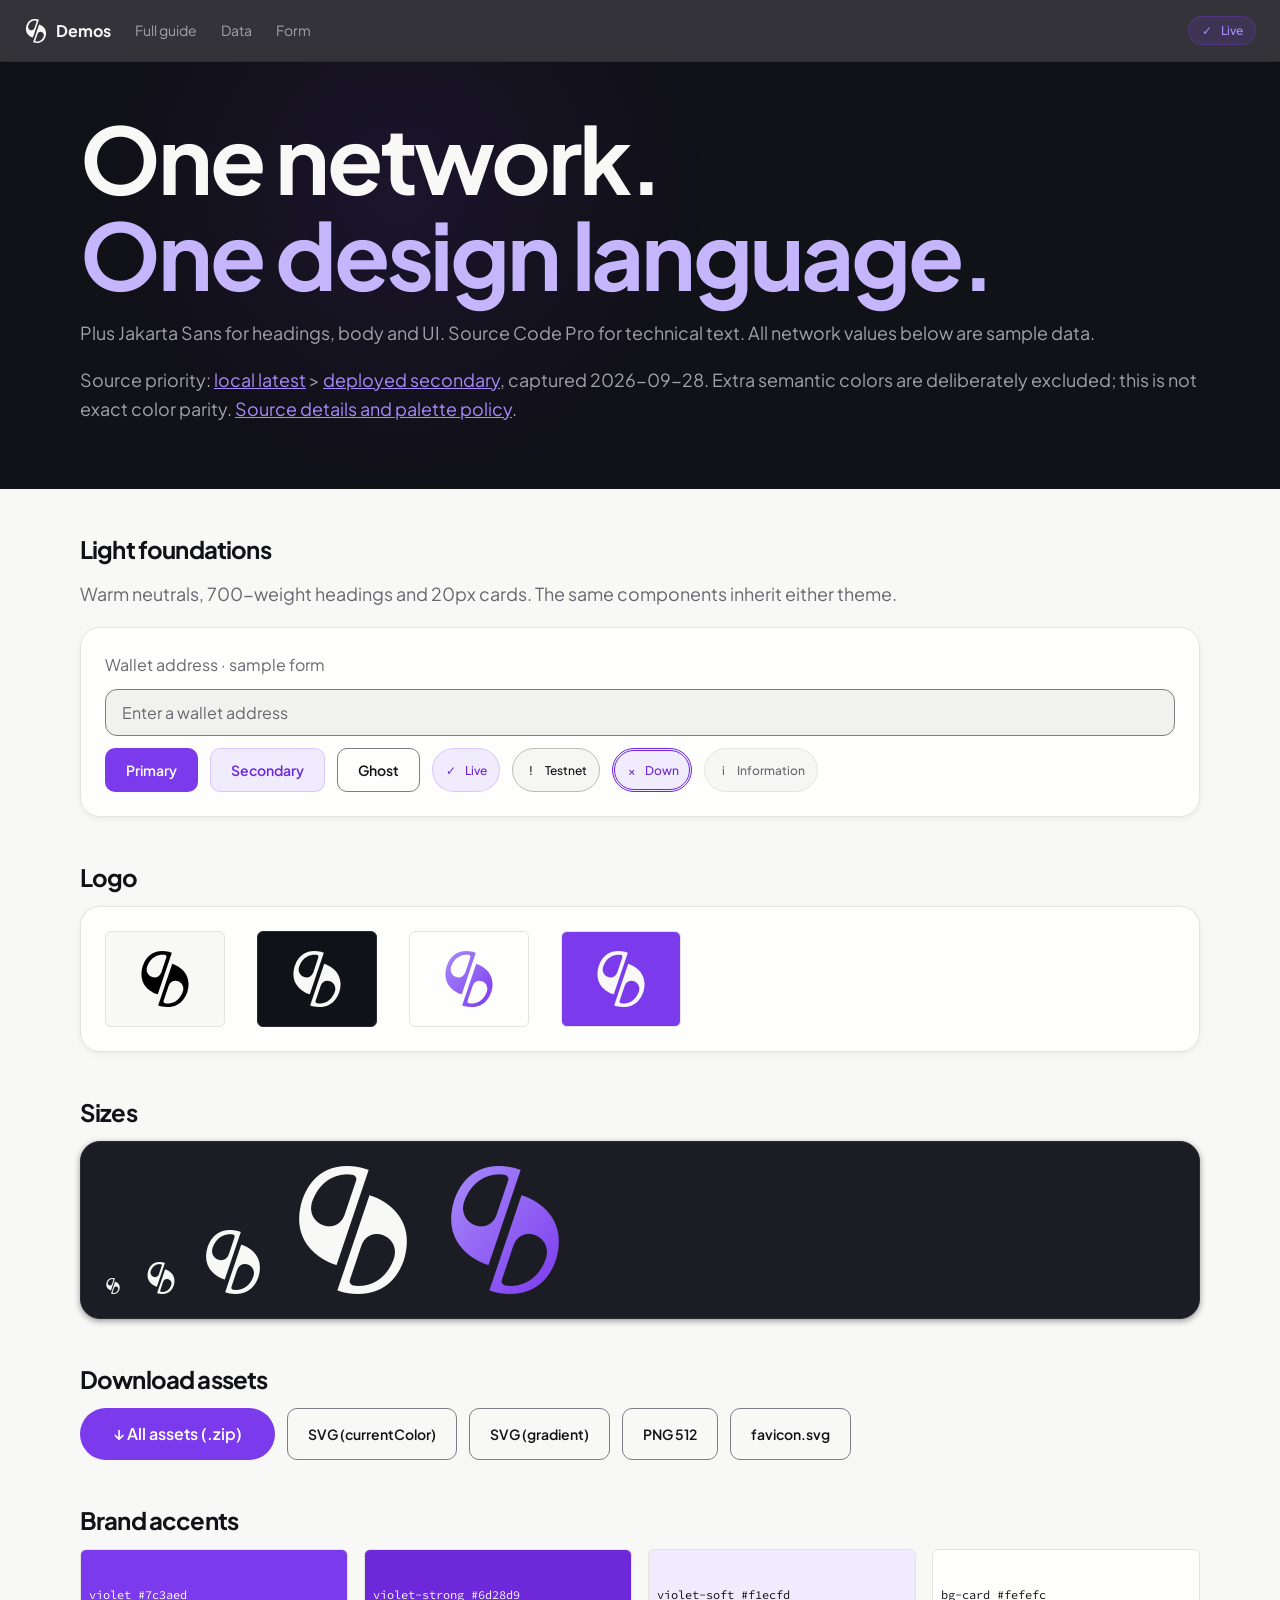
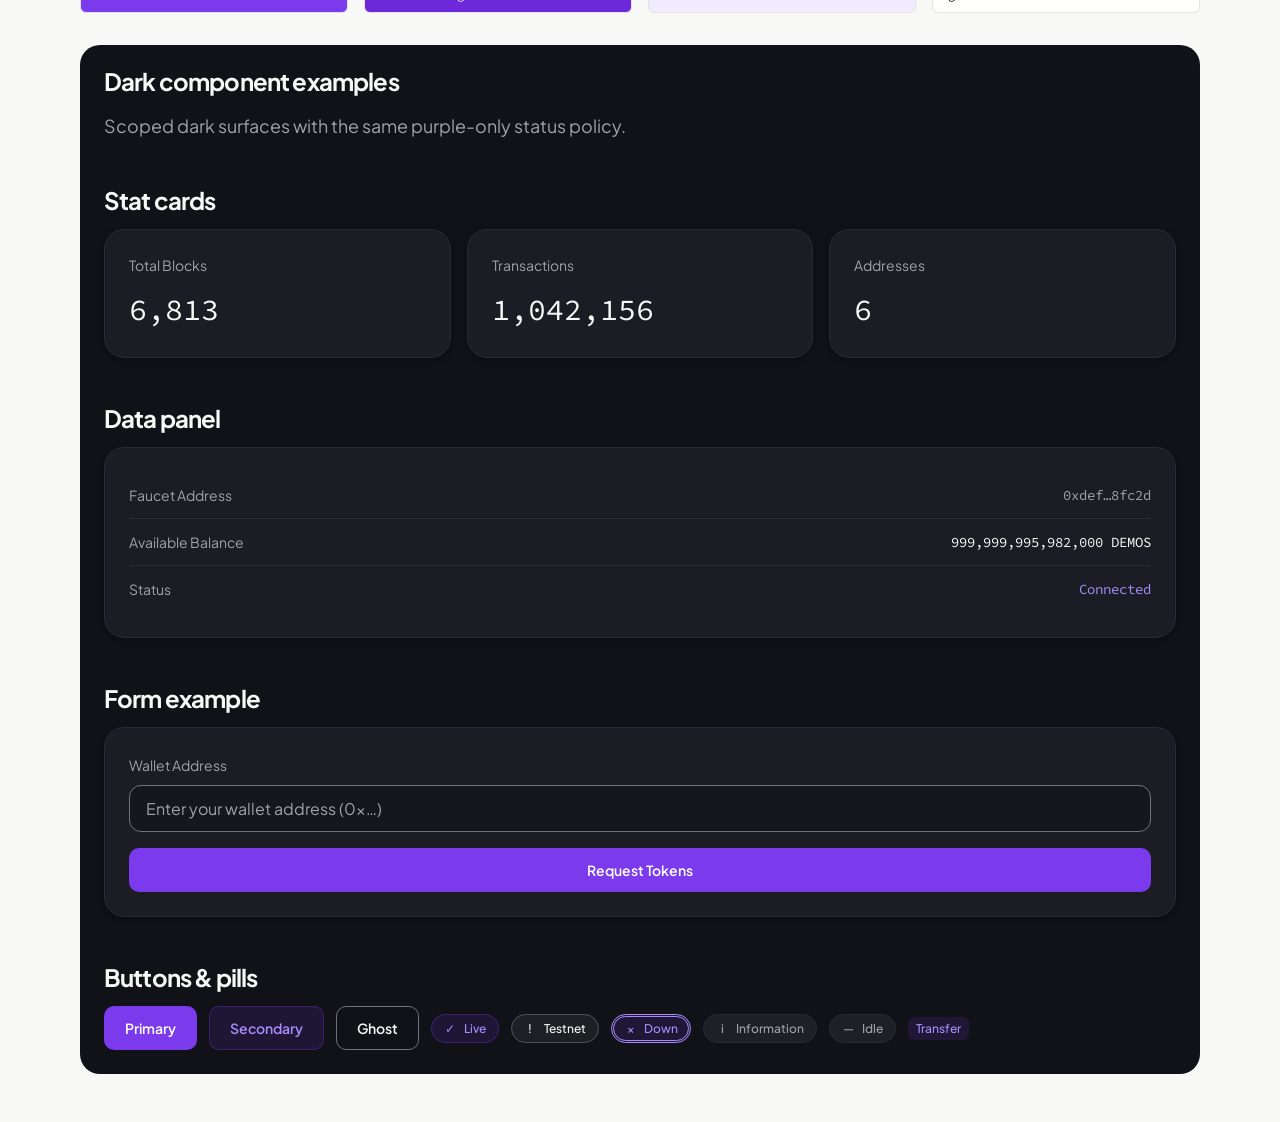
==== commit 5f713d21: "fix: prioritize latest website branding and scoped themes" ====
--- a/brand/preview.html
+++ b/brand/preview.html
@@ -10,22 +10,23 @@
 <link rel="stylesheet" href="./components.css">
 <style>
   body { margin: 0; }
-  .wrap { max-width: var(--layout-content); margin: 0 auto; padding: var(--space-24) var(--space-6) var(--space-24); position: relative; z-index: 1; }
+  .wrap { max-width: var(--layout-content); margin: 0 auto; padding: var(--space-12) var(--layout-gutter); position: relative; z-index: 1; }
   .logo-cell { display:flex; align-items:center; justify-content:center;
     width:120px; height:96px; border-radius:var(--radius-md); border:1px solid var(--color-border); }
-  .logo-cell--light { background:var(--color-text-primary); }
+  .logo-cell--light { background:var(--color-bg-base); }
   .logo-cell--violet { background:var(--brand-violet); }
   h1 { font-family: var(--font-display); color: var(--color-text-primary);
        font-size: var(--text-fluid-hero); letter-spacing: var(--tracking-hero); line-height: var(--leading-hero); margin: 0 0 var(--space-2); }
-  h1 .v { color: var(--brand-violet-strong); } h1 .g { color: var(--brand-violet); } h1 .c { color: var(--brand-violet-strong); }
+  h1 .v { color: var(--brand-violet-highlight); font-style: normal; } h1 .g { color: var(--brand-violet); } h1 .c { color: var(--brand-violet-strong); }
   h2 { color: var(--color-text-primary); font-size: var(--text-2xl); margin: var(--space-12) 0 var(--space-4); }
   .grid { display: grid; grid-template-columns: repeat(auto-fit, minmax(200px,1fr)); gap: var(--space-4); }
   .swatch { height: 64px; border-radius: var(--radius-md); border: 1px solid var(--color-border); display:flex; align-items:flex-end; padding: var(--space-2); font-size: var(--text-caption); font-family: var(--font-mono); color: var(--color-text-primary); }
+  .theme-panel { padding: var(--space-6); border-radius: var(--radius-card); margin-top: var(--space-8); }
   .lead { color: var(--color-text-secondary); font-size: var(--text-fluid-body); }
 </style>
 </head>
 <body class="dx-app">
-<nav class="dx-nav">
+<nav class="dx-nav" data-theme="dark">
   <span class="dx-nav__brand"><img class="dx-logo" src="./assets/demos-logo-white.svg" alt=""> Demos</span>
   <a class="dx-nav__link" href="../index.html">Full guide</a>
   <a class="dx-nav__link" href="#data">Data</a>
@@ -34,19 +35,36 @@
   <span class="dx-pill"><span class="dx-pill__icon" aria-hidden="true">✓</span> Live</span>
 </nav>
 
-<main class="wrap dx-glow">
+<header data-theme="dark"><div class="wrap dx-glow">
   <h1>One network.<br><span class="v">One design language.</span></h1>
   <p class="lead">Plus Jakarta Sans for headings, body and UI. Source Code Pro for technical text. All network values below are sample data.</p>
 
-  <p class="lead">Source: <a href="https://demos.network/">demos.network</a>, captured 2026-09-28. The site’s extra semantic colors are deliberately excluded; this is not exact color parity. <a href="../PROVENANCE.md">Source details and palette policy</a>.</p>
+  <p class="lead">Source priority: <a href="http://localhost:3005/">local latest</a> &gt; <a href="https://demos.network/">deployed secondary</a>, captured 2026-09-28. Extra semantic colors are deliberately excluded; this is not exact color parity. <a href="../PROVENANCE.md">Source details and palette policy</a>.</p>
 
+</div></header>
+<main class="wrap">
+  <h2 style="margin-top:0">Light foundations</h2>
+  <p class="lead">Warm neutrals, 700-weight headings and 20px cards. The same components inherit either theme.</p>
+  <div class="dx-card">
+    <label for="light-addr">Wallet address · sample form</label>
+    <input class="dx-input" id="light-addr" placeholder="Enter a wallet address" style="margin:var(--space-3) 0">
+    <div style="display:flex;gap:var(--space-3);flex-wrap:wrap">
+      <button class="dx-btn dx-btn--primary">Primary</button>
+      <button class="dx-btn dx-btn--secondary">Secondary</button>
+      <button class="dx-btn dx-btn--ghost">Ghost</button>
+      <span class="dx-pill"><span class="dx-pill__icon" aria-hidden="true">✓</span> Live</span>
+      <span class="dx-pill dx-pill--warning"><span class="dx-pill__icon" aria-hidden="true">!</span> Testnet</span>
+      <span class="dx-pill dx-pill--error"><span class="dx-pill__icon" aria-hidden="true">×</span> Down</span>
+      <span class="dx-pill dx-pill--info"><span class="dx-pill__icon" aria-hidden="true">i</span> Information</span>
+    </div>
+  </div>
   <h2>Logo</h2>
   <div class="dx-card" style="display:flex;gap:var(--space-8);align-items:center;flex-wrap:wrap">
     <!-- Standalone currentColor SVG defaults to black on this light surface. -->
-    <div class="logo-cell logo-cell--light" title="on light surface">
+    <div class="logo-cell logo-cell--light" data-theme="light" title="on light surface">
       <img src="./assets/demos-logo.svg" alt="Demos logo on light" style="height:56px">
     </div>
-    <div class="logo-cell" title="Fixed light mark on card">
+    <div class="logo-cell" data-theme="dark" title="Fixed light mark on dark">
       <img src="./assets/demos-logo-white.svg" alt="" style="color:var(--color-text-primary);height:56px">
     </div>
     <div class="logo-cell" title="gradient">
@@ -58,7 +76,7 @@
   </div>
 
   <h2>Sizes</h2>
-  <div class="dx-card" style="display:flex;gap:var(--space-6);align-items:flex-end;flex-wrap:wrap">
+  <div class="dx-card" data-theme="dark" style="display:flex;gap:var(--space-6);align-items:flex-end;flex-wrap:wrap">
     <img src="./assets/png/demos-logo-white-16.png" alt="16" title="16">
     <img src="./assets/png/demos-logo-white-32.png" alt="32" title="32">
     <img src="./assets/png/demos-logo-white-64.png" alt="64" title="64">
@@ -77,12 +95,15 @@
 
   <h2>Brand accents</h2>
   <div class="grid">
-    <div class="swatch" style="background:var(--brand-violet)">violet #7c3aed</div>
-    <div class="swatch" style="background:var(--brand-violet-strong);color:var(--color-text-inverse)">violet-strong #a78bfa</div>
-    <div class="swatch" style="background:var(--brand-violet-soft)">violet-soft 12%</div>
-    <div class="swatch" style="background:var(--color-bg-card)">bg-card #16161f</div>
+    <div class="swatch" style="background:var(--brand-violet);color:var(--color-text-on-accent)">violet #7c3aed</div>
+    <div class="swatch" style="background:var(--brand-violet-strong);color:var(--color-text-inverse)">violet-strong #6d28d9</div>
+    <div class="swatch" style="background:var(--brand-violet-soft)">violet-soft #f1ecfd</div>
+    <div class="swatch" style="background:var(--color-bg-card)">bg-card #fefefc</div>
   </div>
 
+  <section class="theme-panel" data-theme="dark">
+  <h2 style="margin-top:0">Dark component examples</h2>
+  <p class="lead">Scoped dark surfaces with the same purple-only status policy.</p>
   <h2>Stat cards</h2>
   <div class="grid">
     <div class="dx-card dx-stat"><span class="dx-stat__label">Total Blocks</span><span class="dx-stat__value">6,813</span></div>
@@ -116,6 +137,7 @@
     <span class="dx-pill dx-pill--neutral"><span class="dx-pill__icon" aria-hidden="true">—</span> Idle</span>
     <span class="dx-badge">Transfer</span>
   </div>
+  </section>
 </main>
 </body>
 </html>
--- a/brand/tokens.css
+++ b/brand/tokens.css
@@ -1,73 +1,10 @@
-/* Demos Network — canonical dark tokens.
- * Observed source: https://demos.network/ (2026-09-28).
- * Strict neutral-and-purple palette; status colors deliberately differ from the site.
- * See PROVENANCE.md. Run python3 scripts/sync_tokens.py after changing :root.
+/* Demos Network — light default with reusable dark scopes.
+ * Primary: http://localhost:3005/ (owner-designated latest, 2026-09-28).
+ * Secondary: https://demos.network/. See PROVENANCE.md for superseded history.
+ * Strict neutral-and-purple palette, including statuses. CSS is canonical.
+ * Run python3 scripts/sync_tokens.py after editing any token block.
  */
 :root {
-  color-scheme: dark;
-
-  /* Purple: action / hover / readable emphasis */
-  --brand-violet: #7c3aed;
-  --brand-violet-hover: #8b5cf6;
-  --brand-violet-strong: #a78bfa;
-  --brand-violet-soft: #7c3aed1f;
-  --brand-violet-soft-hover: #7c3aed2e;
-  --brand-violet-border: #7c3aed4d;
-
-  /* Observed surfaces; primary/secondary/hover retain the older API names. */
-  --color-bg-letterbox: #06060a;
-  --color-bg-primary: #0a0a0f;
-  --color-bg-base: #0a0a0f;
-  --color-bg-secondary: #111118;
-  --color-bg-subtle: #111118;
-  --color-bg-card: #16161f;
-  --color-bg-card-hover: #1c1c28;
-  --color-bg-hover: #1c1c28;
-  --color-bg-tinted: #13121f;
-
-  /* Optional translucent adaptations. Default cards are opaque. */
-  --glass-card: #16161ff2;
-  --glass-card-hover: #1c1c28f2;
-  --glass-panel: #0a0a0fd9;
-  --glass-border: #ffffff14;
-
-  --color-text-primary: #f0f0f5;
-  --color-text-secondary: #9ca3af;
-  --color-text-muted: #6b7280; /* Decorative/disabled only, not small readable text. */
-  --color-text-faint: #9ca3af; /* Compatibility name; readable captions/placeholders. */
-  --color-text-inverse: #0a0a0a;
-  --color-text-on-accent: #ffffff;
-
-  --color-border-subtle: #ffffff0e;
-  --color-border: #ffffff14;
-  --color-border-strong: #ffffff3d;
-  --color-border-hover: #ffffff29;
-
-  /* Semantic names remain stable; always pair statuses with a visible label. */
-  --color-success: #a78bfa;
-  --color-success-soft: #7c3aed1f;
-  --color-success-muted: #a78bfa21;
-  --color-warning: #f0f0f5;
-  --color-warning-soft: #ffffff0f;
-  --color-warning-muted: #ffffff14;
-  --color-error: #a78bfa;
-  --color-error-soft: #7c3aed1f;
-  --color-error-muted: #a78bfa21;
-  --color-info: #9ca3af;
-  --color-info-soft: #ffffff0f;
-  --color-info-muted: #ffffff14;
-
-  /* Strong purple ring separated from controls by a dark offset. */
-  --color-focus-ring: #a78bfa;
-  --focus-ring: 0 0 0 2px var(--color-bg-primary), 0 0 0 4px var(--color-focus-ring);
-
-  /* Purple-only interpretation of the site's accent → strong linear treatment.
-   * Radials are package adaptations, not measured live gradient geometry. */
-  --gradient-brand: linear-gradient(135deg, #7c3aed 0%, #a78bfa 100%);
-  --glow-hero: radial-gradient(60% 50% at 50% 35%, #7c3aed1a 0%, #7c3aed00 65%);
-  --glow-ambient: radial-gradient(520px at 50% 30%, #7c3aed1a, #7c3aed08 35%, #00000000 60%);
-  --vignette: radial-gradient(75% 55%, #00000000 0%, #000000b3 100%);
-
   /* Only the two verified families, followed by generic fallbacks. */
   --font-sans: "Plus Jakarta Sans", system-ui, sans-serif;
   --font-display: "Plus Jakarta Sans", system-ui, sans-serif;
@@ -85,18 +22,18 @@
   --text-2xl: 1.5rem;
   --text-3xl: 1.875rem;
   --text-hero: 3rem;
-  --text-fluid-hero: clamp(2.5rem, 7vw, 4.5rem);
-  --text-fluid-h2: clamp(2.25rem, 5.5vw, 4.5rem);
+  --text-fluid-hero: 3rem;
+  --text-fluid-h2: 2.25rem;
   --text-fluid-h3: clamp(1.5rem, 3vw, 2rem);
   --text-fluid-body: clamp(1rem, 1.4vw, 1.125rem);
-  --leading-hero: 1.05;
-  --leading-tight: 1.1;
+  --leading-hero: 1.04;
+  --leading-tight: 1.04;
   --leading-snug: 1.375;
   --leading-normal: 1.5;
   --leading-body: 1.6;
-  --tracking-tight: -0.025em;
-  --tracking-hero: -0.02em;
-  --tracking-section: -0.015em;
+  --tracking-tight: -0.035em;
+  --tracking-hero: -0.035em;
+  --tracking-section: -0.035em;
   --tracking-wide: 0.025em;
   --tracking-eyebrow: 0.14em;
 
@@ -116,7 +53,7 @@
   --space-card-padding: 24px;
   --layout-content: 1200px;
   --layout-gutter: 24px;
-  --layout-section: clamp(80px, 8vw, 128px);
+  --layout-section: 96px;
 
   --radius-sm: 4px;
   --radius-md: 6px;
@@ -124,13 +61,10 @@
   --radius-lg: 8px;
   --radius-button: 10px;
   --radius-xl: 12px;
-  --radius-card: 14px;
+  --radius-card: 20px;
   --radius-2xl: 16px;
   --radius-pill: 9999px;
 
-  --shadow-sm: 0 1px 2px #0006;
-  --shadow-md: 0 0 0 1px #ffffff0e, 0 2px 6px #0006;
-  --shadow-lg: 0 0 0 1px #ffffff0e, 0 8px 24px #00000080;
   --blur-sm: 8px;
   --blur-md: 12px;
   --blur-2xl: 40px;
@@ -140,6 +74,134 @@
   --transition: all var(--duration-base) var(--ease-standard);
 }
 
+/* Light theme: complete overrides also support nested theme boundaries. */
+:root, [data-theme="light"], .dx-theme-light {
+  color-scheme: light;
+  --brand-violet: #7c3aed;
+  --brand-violet-hover: #6d28d9;
+  --brand-violet-strong: #6d28d9;
+  --brand-violet-highlight: #6d28d9;
+  --brand-violet-soft: #f1ecfd;
+  --brand-violet-soft-hover: #ede9fe;
+  --brand-violet-border: #7c3aed33;
+  --color-bg-letterbox: #111118;
+  --color-bg-primary: #f8f8f6;
+  --color-bg-base: #f8f8f6;
+  --color-bg-secondary: #f1f1ee;
+  --color-bg-subtle: #f1f1ee;
+  --color-bg-card: #fefefc;
+  --color-bg-card-hover: #f4f4f1;
+  --color-bg-hover: #f4f4f1;
+  --color-bg-tinted: #f7f4fe;
+  --glass-card: #fefefcf2;
+  --glass-card-hover: #f4f4f1f2;
+  --glass-panel: #f8f8f6d9;
+  --glass-border: #e4e4df;
+  --color-text-primary: #111118;
+  --color-text-secondary: #676770;
+  --color-text-muted: #7c7c85;
+  --color-text-faint: #676770;
+  --color-text-inverse: #f8f8f6;
+  --color-text-on-accent: #ffffff;
+  --color-text-on-accent-hover: #ffffff;
+  --color-border-subtle: #e4e4df;
+  --color-border: #e4e4df;
+  --color-border-strong: #bdbdb6;
+  --color-border-hover: #d2d2cc;
+  --color-border-control: #7c7c85;
+  --color-success: #6d28d9;
+  --color-success-soft: #f1ecfd;
+  --color-success-muted: #ede9fe;
+  --color-warning: #111118;
+  --color-warning-soft: #00000008;
+  --color-warning-muted: #0000000f;
+  --color-error: #6d28d9;
+  --color-error-soft: #f1ecfd;
+  --color-error-muted: #ede9fe;
+  --color-info: #676770;
+  --color-info-soft: #00000008;
+  --color-info-muted: #00000008;
+  --color-focus-ring: #6d28d9;
+  --focus-ring: 0 0 0 2px var(--color-bg-primary), 0 0 0 4px var(--color-focus-ring);
+  --gradient-brand: linear-gradient(135deg, #7c3aed 0%, #6d28d9 100%);
+  --glow-hero: radial-gradient(60% 50% at 30% 35%, #7c3aed0f 0%, #7c3aed00 65%);
+  --glow-ambient: radial-gradient(520px at 30% 30%, #7c3aed0f, #7c3aed08 35%, #00000000 60%);
+  --vignette: radial-gradient(75% 55%, #00000000 0%, #0000000f 100%);
+  --shadow-sm: 0 1px 2px #0000000a;
+  --shadow-md: 0 2px 6px #0000000f;
+  --shadow-lg: 0 8px 24px #00000014;
+}
+
+/* Dark theme: complete overrides also support nested theme boundaries. */
+[data-theme="dark"], [data-surface="ink"], .dx-theme-dark {
+  color-scheme: dark;
+  --brand-violet: #7c3aed;
+  --brand-violet-hover: #8b5cf6;
+  --brand-violet-strong: #a78bfa;
+  --brand-violet-highlight: #c4b5fd;
+  --brand-violet-soft: #7c3aed24;
+  --brand-violet-soft-hover: #7c3aed33;
+  --brand-violet-border: #7c3aed4d;
+  --color-bg-letterbox: #0b0b10;
+  --color-bg-primary: #111118;
+  --color-bg-base: #111118;
+  --color-bg-secondary: #16161e;
+  --color-bg-subtle: #16161e;
+  --color-bg-card: #1c1c24;
+  --color-bg-card-hover: #23232c;
+  --color-bg-hover: #23232c;
+  --color-bg-tinted: #1b1726;
+  --glass-card: #1c1c24f2;
+  --glass-card-hover: #23232cf2;
+  --glass-panel: #111118d9;
+  --glass-border: #2a2a33;
+  --color-text-primary: #f8f8f6;
+  --color-text-secondary: #a1a1aa;
+  --color-text-muted: #71717a;
+  --color-text-faint: #a1a1aa;
+  --color-text-inverse: #111118;
+  --color-text-on-accent: #ffffff;
+  --color-text-on-accent-hover: #000000;
+  --color-border-subtle: #2a2a33;
+  --color-border: #2a2a33;
+  --color-border-strong: #52525b;
+  --color-border-hover: #3a3a45;
+  --color-border-control: #71717a;
+  --color-success: #a78bfa;
+  --color-success-soft: #7c3aed24;
+  --color-success-muted: #a78bfa21;
+  --color-warning: #f8f8f6;
+  --color-warning-soft: #ffffff0f;
+  --color-warning-muted: #ffffff14;
+  --color-error: #a78bfa;
+  --color-error-soft: #7c3aed24;
+  --color-error-muted: #a78bfa21;
+  --color-info: #a1a1aa;
+  --color-info-soft: #ffffff0f;
+  --color-info-muted: #ffffff14;
+  --color-focus-ring: #a78bfa;
+  --focus-ring: 0 0 0 2px var(--color-bg-primary), 0 0 0 4px var(--color-focus-ring);
+  --gradient-brand: linear-gradient(135deg, #7c3aed 0%, #a78bfa 100%);
+  --glow-hero: radial-gradient(60% 50% at 30% 35%, #7c3aed1a 0%, #7c3aed00 65%);
+  --glow-ambient: radial-gradient(520px at 30% 30%, #7c3aed1a, #7c3aed08 35%, #00000000 60%);
+  --vignette: radial-gradient(75% 55%, #00000000 0%, #000000b3 100%);
+  --shadow-sm: 0 1px 2px #0006;
+  --shadow-md: 0 2px 6px #0006;
+  --shadow-lg: 0 8px 24px #00000080;
+}
+
+/* Source breakpoints: md 810px, lg 1200px; compatible fluid names are retained. */
+@media (min-width: 810px) {
+  :root {
+    --text-fluid-hero: 4.75rem;
+    --text-fluid-h2: 3.5rem;
+    --layout-gutter: 40px;
+    --layout-section: 144px;
+  }
+}
+@media (min-width: 1200px) {
+  :root { --text-fluid-hero: 5.75rem; }
+}
 @media (prefers-reduced-motion: reduce) {
   :root { --duration-fast: 0ms; --duration-base: 0ms; }
   html { scroll-behavior: auto; }
--- a/brand/fonts.css
+++ b/brand/fonts.css
@@ -1,5 +1,5 @@
-/* Verified families from demos.network, captured 2026-09-28.
- * Normal weights include 400 for headings/body and 500/600/700 for UI emphasis.
+/* Verified families from the latest localhost source, captured 2026-09-28.
+ * Headings use 700; body uses 400; UI emphasis uses 500/600/700.
  * Network access is required for this import; generic fallbacks work offline.
  * For self-hosting, retain the two family names and their upstream OFL licenses.
  */
@@ -13,7 +13,9 @@
 }
 h1, h2, h3, h4, h5, h6 {
   font-family: var(--font-display);
-  font-weight: var(--font-weight-normal);
+  font-weight: var(--font-weight-bold);
+  letter-spacing: var(--tracking-section);
+  line-height: var(--leading-tight);
 }
 button, input, select, textarea { font-family: var(--font-sans); }
 code, pre, kbd, samp, .font-mono, .dx-mono, .dx-stat__value, svg text, svg tspan {
--- a/brand/components.css
+++ b/brand/components.css
@@ -1,6 +1,6 @@
 /*
  * Demos Network — Component primitives (vanilla CSS, framework-agnostic)
- * Built on tokens.css. Reusable dapp patterns adapted to demos.network styles.
+ * Built on tokens.css. Reusable dapp patterns adapted to the latest localhost branding values.
  * Source and deliberate differences: ../PROVENANCE.md.
  *
  * Class prefix `dx-` = Demos eXperience.
@@ -19,6 +19,12 @@
   font-family: var(--font-sans);
   font-size: var(--text-base);
   line-height: var(--leading-body);
+}
+
+/* Explicit theme surfaces; use on a section or an entire application. */
+[data-theme], [data-surface="ink"], .dx-theme-light, .dx-theme-dark {
+  background-color: var(--color-bg-base);
+  color: var(--color-text-secondary);
 }
 
 /* Signature ambient violet glow behind hero/page content */
@@ -87,11 +93,11 @@
   background: var(--brand-violet);
   color: var(--color-text-on-accent);
 }
-/* Dark hover text keeps small labels readable on the brighter hover fill. */
-.dx-btn--primary:hover:not(:disabled) { background: var(--brand-violet-hover); color: var(--color-text-inverse); }
+/* Each theme supplies a contrasting hover label. */
+.dx-btn--primary:hover:not(:disabled) { background: var(--brand-violet-hover); color: var(--color-text-on-accent-hover); }
 .dx-btn--marketing { border-radius: var(--radius-pill); padding-inline: var(--space-8); font-size: var(--text-base); }
 
-/* Secondary = violet-tinted, light text */
+/* Secondary = violet-tinted, readable purple text */
 .dx-btn--secondary {
   background: var(--brand-violet-soft);
   border-color: var(--brand-violet-border);
@@ -102,7 +108,7 @@
 /* Ghost = transparent, hairline border */
 .dx-btn--ghost {
   background: transparent;
-  border-color: var(--color-border);
+  border-color: var(--color-border-control);
   color: var(--color-text-primary);
 }
 .dx-btn--ghost:hover:not(:disabled) { background: var(--color-bg-hover); }
@@ -174,7 +180,7 @@
   min-height: 44px;
   padding: var(--space-3) var(--space-4);
   background: var(--color-bg-secondary);
-  border: 1px solid var(--color-border);
+  border: 1px solid var(--color-border-control);
   border-radius: var(--radius-xl);
   color: var(--color-text-primary);
   font-family: var(--font-sans);
